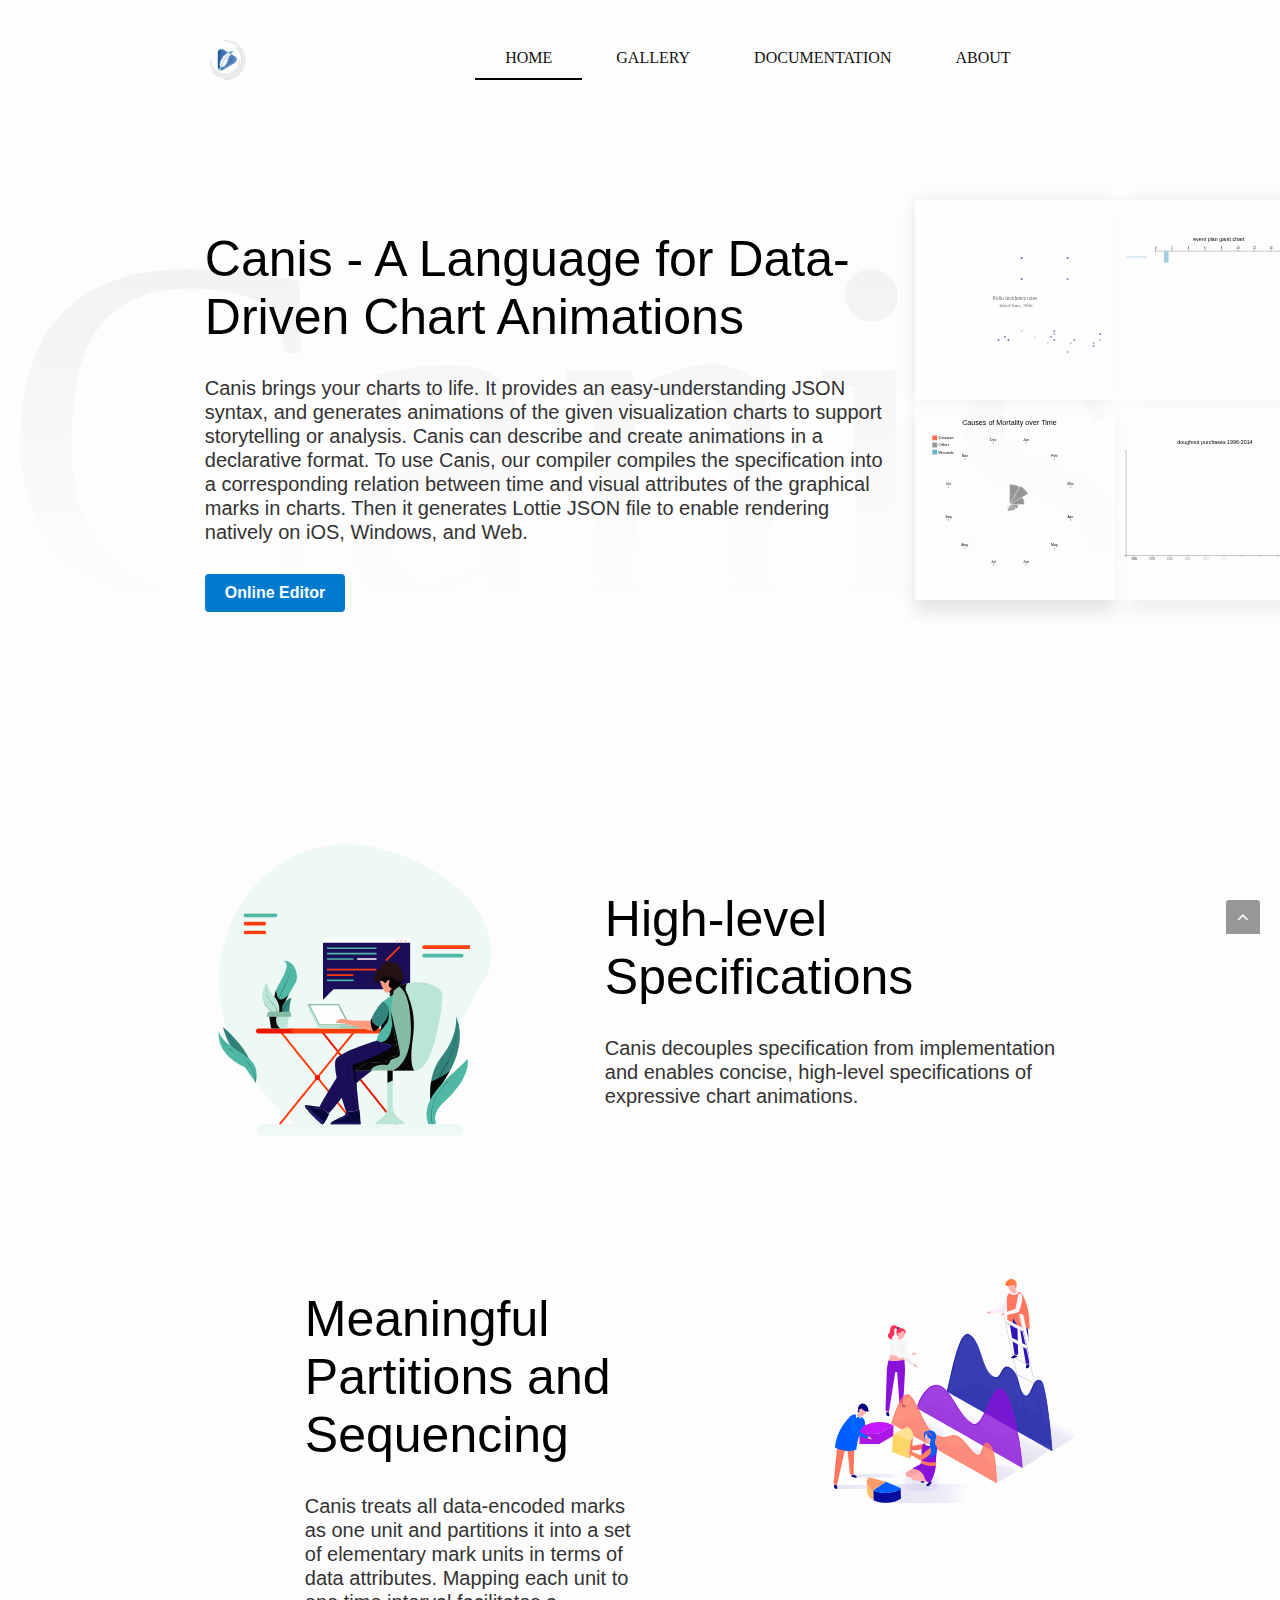
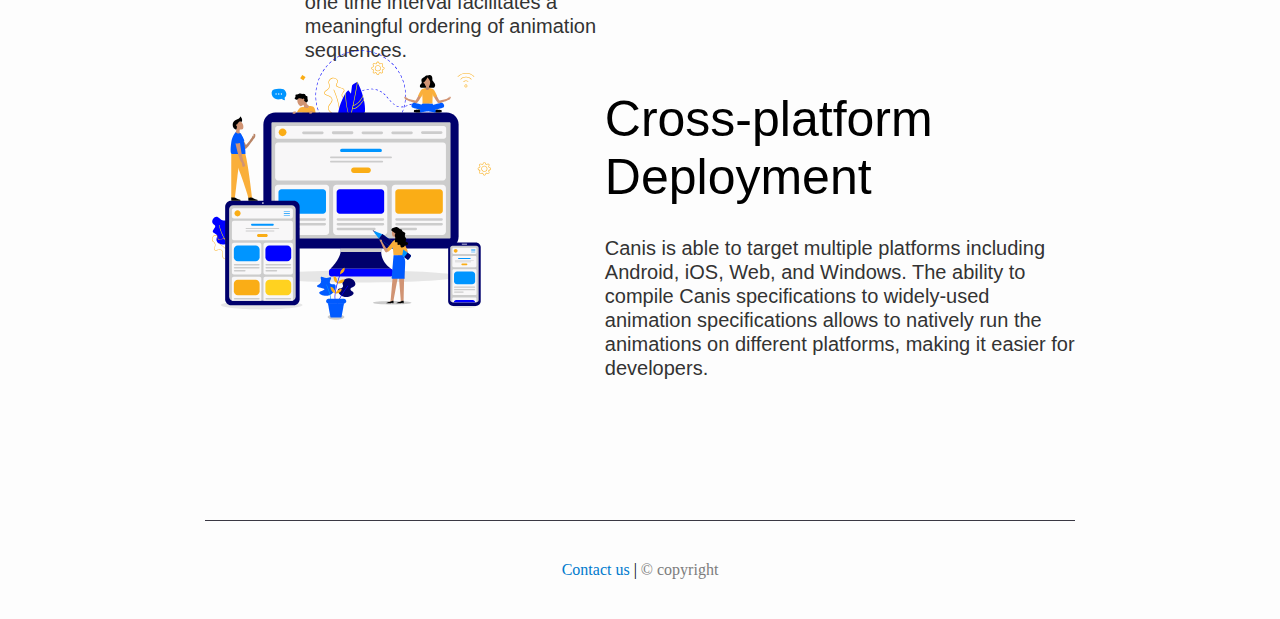
==== index.html @ 75d185ad "init" ====
<html>

<head>
    <title>Canis</title>
    <meta charset="utf-8">
    <link rel='icon' href='logo.ico' type='image/x-icon' />
    <link rel="stylesheet" type="text/css" href="style/main.css" />
    <link rel="stylesheet" type="text/css" href="style/page-style/index.css" />
    <script type='text/javascript' src='js/lottie.min.js'></script>
</head>

<body>
    <div id='backTop' class='back-top' onclick='toTop()'>
        <i></i>
    </div>
    <header>
        <img class='logo' src='./img/logo.png' />
        <div class='menu-container'>
            <ul class='menu'>
                <li class='active-item'><a href='#'>HOME</a></li>
                <li><a href='gallery.html'>GALLERY</a></li>
                <li><a href='tutorial.html'>DOCUMENTATION</a></li>
                <li><a href='about.html'>ABOUT</a></li>
            </ul>
        </div>
    </header>
    <div class='container'>
        <div class='teaser'>
            <div class='teaser-text-container'>
                <h2>Canis - A Language for Data-Driven Chart Animations</h2>
                <p>Canis brings your charts to life. It provides an easy-understanding JSON syntax, and
                    generates animations of the given visualization charts to support storytelling or
                    analysis. Canis can describe and create animations in a declarative format. To use Canis, our
                    compiler compiles the specification into a corresponding relation between time and visual attributes
                    of the graphical marks in charts. Then it generates Lottie JSON file to enable rendering natively on
                    iOS, Windows, and Web.</p>
                <button class='launchBtn'
                    onclick="window.location.href='https://canisjs.github.io/canis-editor/';">Online Editor</button>
            </div>
            <div class='teaser-lottie-container'>
                <div class='teaser-lottie'>
                    <div id='lottieRender1' class='block1 block'></div>
                    <div id='lottieRender2' class='block2 block'></div>
                    <div id='lottieRender3' class='block3 block'></div>
                    <div id='lottieRender4' class='block4 block'></div>
                    <div id='lottieRender7' class='block7 block'></div>
                    <div id='lottieRender6' class='block6 block'></div>
                </div>
            </div>
        </div>
        <div class='feature-container'>
            <div class='feature-illus' id='dr1'></div>
            <div class='feature-text'>
                <h2>High-level Specifications</h2>
                <p>Canis decouples specification from implementation and enables concise, high-level specifications
                    of expressive chart animations.</p>
            </div>
        </div>
        <div class='feature-container'>
            <div class='feature-text'>
                <h2>Meaningful Partitions and Sequencing</h2>
                <p>Canis treats all data-encoded marks as one unit
                    and partitions it into a set of elementary mark units in terms of
                    data attributes. Mapping each unit to one time interval facilitates a
                    meaningful ordering of animation sequences.</p>
            </div>
            <div class='feature-illus' style='width: 430px' id='dr2'></div>
        </div>
        <div class='feature-container'>
            <div class='feature-illus' id='dr3'></div>
            <div class='feature-text'>
                <h2>Cross-platform Deployment</h2>
                <p>Canis is able to target multiple platforms including Android,
                    iOS, Web, and Windows. The ability to compile Canis specifications
                    to widely-used animation specifications allows to natively run the animations on different
                    platforms,
                    making it easier for developers.</p>
            </div>
        </div>
    </div>
    <footer>
        <div class='footer-content'>
            <span><a href=''>Contact us</a></span> |
            <span>© copyright</span>
        </div>
    </footer>

    <script>
        lottie.loadAnimation({
            container: document.getElementById('lottieRender1'),
            renderer: 'svg',
            loop: true,
            autoplay: true,
            path: 'img/exmps/polio.json'
        });
        lottie.loadAnimation({
            container: document.getElementById('lottieRender2'),
            renderer: 'svg',
            loop: true,
            autoplay: true,
            path: 'img/exmps/gantt.json'
        });
        lottie.loadAnimation({
            container: document.getElementById('lottieRender3'),
            renderer: 'svg',
            loop: true,
            autoplay: true,
            path: 'img/exmps/gapminder.json'
        });
        lottie.loadAnimation({
            container: document.getElementById('lottieRender4'),
            renderer: 'svg',
            loop: true,
            autoplay: true,
            path: 'img/exmps/nightingale.json'
        });
        lottie.loadAnimation({
            container: document.getElementById('lottieRender6'),
            renderer: 'svg',
            loop: true,
            autoplay: true,
            path: 'img/exmps/os.json'
        });
        lottie.loadAnimation({
            container: document.getElementById('lottieRender7'),
            renderer: 'svg',
            loop: true,
            autoplay: true,
            path: 'img/exmps/purchases.json'
        });
        lottie.loadAnimation({
            container: document.getElementById('dr1'),
            renderer: 'svg',
            loop: true,
            autoplay: true,
            path: 'img/dr1.json'
        });
        lottie.loadAnimation({
            container: document.getElementById('dr2'),
            renderer: 'svg',
            loop: true,
            autoplay: true,
            path: 'img/dr2.json'
        });
        lottie.loadAnimation({
            container: document.getElementById('dr3'),
            renderer: 'svg',
            loop: true,
            autoplay: true,
            path: 'img/dr3.json'
        });
        window.onscroll = function () {
            if (document.body.scrollTop > 680 || document.documentElement.scrollTop > 680) {
                document.getElementById("backTop").style.bottom = '0px';
            } else {
                document.getElementById("backTop").style.bottom = '-34px';
            }
        };

        function toTop() {
            document.body.scrollTop = 0; // For Safari
            document.documentElement.scrollTop = 0; // For Chrome, Firefox, IE and Opera
        }
    </script>
</body>

</html>
---- style/main.css ----
@font-face {
    font-family: 'fontawesome';
    src: url('./fonts/fontawesome-webfont.woff');
}

::-webkit-scrollbar {
    width: 8px;
    margin-right: 2px
}

::-webkit-scrollbar:horizontal {
    height: 10px;
    margin-bottom: 2px
}

::-webkit-scrollbar-track {
    border-radius: 10px;
}

::-webkit-scrollbar-track-piece {
    background-color: #cdcdcd;
    border-radius: 10px;
}

::-webkit-scrollbar-thumb {
    width: 6px;
    border-radius: 5px;
    background: #8f8f8f;
    margin-right: 3px;
}

html, body {
    margin: 0;
    padding: 0;
    background: #fdfdfd;
}

header {
    height: 80px;
    display: flex;
    box-sizing: border-box;
    padding: 0 16%;
    width: 100%;
    position: fixed;
    top: 0px;
    left: 0px;
    z-index: 999;
    background: #fdfdfd;
}

p {
    /* color: #7c7c7c; */
    color: #333;
    font: 400 16px/1.5 "Lato", "Helvetica Neue", Helvetica, Arial, sans-serif;
    line-height: 24px;
    font-size: 20px;
}

h1, h2, h3 {
    /* color: #3a3843; */
    color: #000;
    font-family: 'Lato', 'Helvetica Neue', Helvetica, Arial, sans-serif;
    font-weight: 200;
    margin: 30px 0;
}

h1 {
    font-size: 56px;
}

h2 {
    font-size: 50px;
}

h3 {
    font-size: 40px;
}

.logo {
    width: 40px;
    height: 40px;
    margin-top: 40px;
}

.menu-container {
    flex: 1;
    height: 60px;
    margin-top: 20px;
}

.menu {
    list-style: none;
    width: 600px;
    float: right;
}

.menu li {
    display: inline-block;
    box-sizing: border-box;
    height: 44px;
    vertical-align: middle;
    line-height: 44px;
    padding: 0 30px;
}

.menu li:hover {
    cursor: pointer;
    border-bottom: 2px solid #007acd;
}

.menu li:hover a {
    color: #007acd;
}

.menu li a {
    display: block;
    font-family: 'Oswald';
    font-weight: 400;
    font-style: normal;
    text-transform: uppercase;
    text-decoration: none;
    outline: 0;
    color: #131313;
    transition: color 0.2s cubic-bezier(0.445, 0.05, 0.55, 0.95);
}

.active-item {
    border-bottom: 2px solid #000;
    transition: all 0.2s cubic-bezier(0.445, 0.05, 0.55, 0.95);
}

.active-item:hover {
    border-bottom: 2px solid #007acd;
}

.container {
    width: 100%;
    box-sizing: border-box;
    padding: 80px 0;
}

button {
    font-family: 'Lato', 'Helvetica Neue', Helvetica, Arial, sans-serif;
    font-size: 16px;
    font-weight: bold;
    padding: 10px 20px;
    background: #007acd;
    color: #fff;
    border: none;
    border-radius: 4px;
    margin-top: 10px;
    transition: all 0.2s cubic-bezier(0.445, 0.05, 0.55, 0.95);
}

button:hover {
    cursor: pointer;
    background: #249def;
    box-shadow: 0 1px 4px rgba(0, 0, 0, 0.4);
}

footer {
    width: 100%;
    height: 80px;
    box-sizing: border-box;
    padding: 0 16%;
    margin-top: 100px;
}

.footer-content {
    width: 100%;
    border-top: 1px solid #3a3843;
    padding: 40px;
    box-sizing: border-box;
    text-align: center;
}

.footer-content span {
    color: #7c7c7c;
}

.footer-content a {
    text-decoration: none;
    color: #007acd;
}

.back-top {
    width: 34px;
    height: 34px;
    position: fixed;
    right: 20px;
    bottom: -34px;
    background-color: #333;
    opacity: 0.5;
    text-align: center;
    cursor: pointer;
    z-index: 100;
    border-top-left-radius: 3px;
    border-top-right-radius: 3px;
    transition: all ease .3s;
    -webkit-transition: all ease .3s;
    -moz-transition: all ease .3s;
    -ms-transition: all ease .3s;
    -o-transition: all ease .3s;
}

.back-top:hover {
    opacity: 1;
}

.back-top i {
    display: block;
    width: 100%;
    height: 100%;
    font-size: 16px;
    line-height: 34px;
    color: #fff;
    font: normal normal normal 18px/1 fontawesome;
    text-rendering: auto;
    -webkit-font-smoothing: antialiased;
}

.back-top i::before {
    content: "\f106";
    line-height: 34px;
    box-sizing: border-box;
}
---- style/page-style/index.css ----
.teaser {
    background-image: url('../../img/teaserBackground.svg');
    background-attachment: fixed;
    width: 100%;
    height: 600px;
    margin-bottom: 160px;
}

.teaser-text-container {
    position: absolute;
    z-index: 200;
    width: 680px;
    padding: 120px 0;
    margin-left: 16%;
}

.teaser-lottie-container {
    width: 600px;
    height: 500px;
    padding: 120px 0;
    position: absolute;
    z-index: 200;
    margin-left: calc(16% + 710px);
}

.teaser-lottie {
    display: block;
    width: 100%;
    height: 430px;
}

.teaser-shadow {
    width: 100%;
    height: 50px;
    background: radial-gradient(rgba(0, 0, 0, 0.08), rgba(0, 0, 0, 0) 60%);
}

.block {
    width: 200px;
    height: 200px;
    float: left;
    box-shadow: 0 2px 16px rgba(0, 0, 0, 0.1);
}

.block1 {
    background: #fefefeff;
}

.block2 {
    background: #fefefecc;
    box-shadow: 12px 2px 16px rgba(0, 0, 0, 0.1);
}

.block3 {
    background: #fefefedd;
    box-shadow: 12px 2px 16px rgba(0, 0, 0, 0.05);
}

.block4 {
    background: #fefefe88;
    box-shadow: 0px 12px 16px rgba(0, 0, 0, 0.1);
}

.block5 {
    background: #fefefe99;
    box-shadow: inset -6px 6px 10px rgba(0, 0, 0, 0.05);
}

.block6 {
    background: #fefefecc;
    box-shadow: 0px 12px 16px rgba(0, 0, 0, 0.05);
}

.block7 {
    background: #fefefeaa;
    box-shadow: 12px 12px 16px rgba(0, 0, 0, 0.05);
}

.feature-container {
    width: 100%;
    height: 300px;
    box-sizing: border-box;
    padding: 0 16%;
    display: flex;
    margin-top: 100px;
}

.feature-illus {
    width: 300px;
    height: 300px;
}

.feature-text {
    flex: 1;
    box-sizing: border-box;
    padding: 20px 0 0 100px;
}
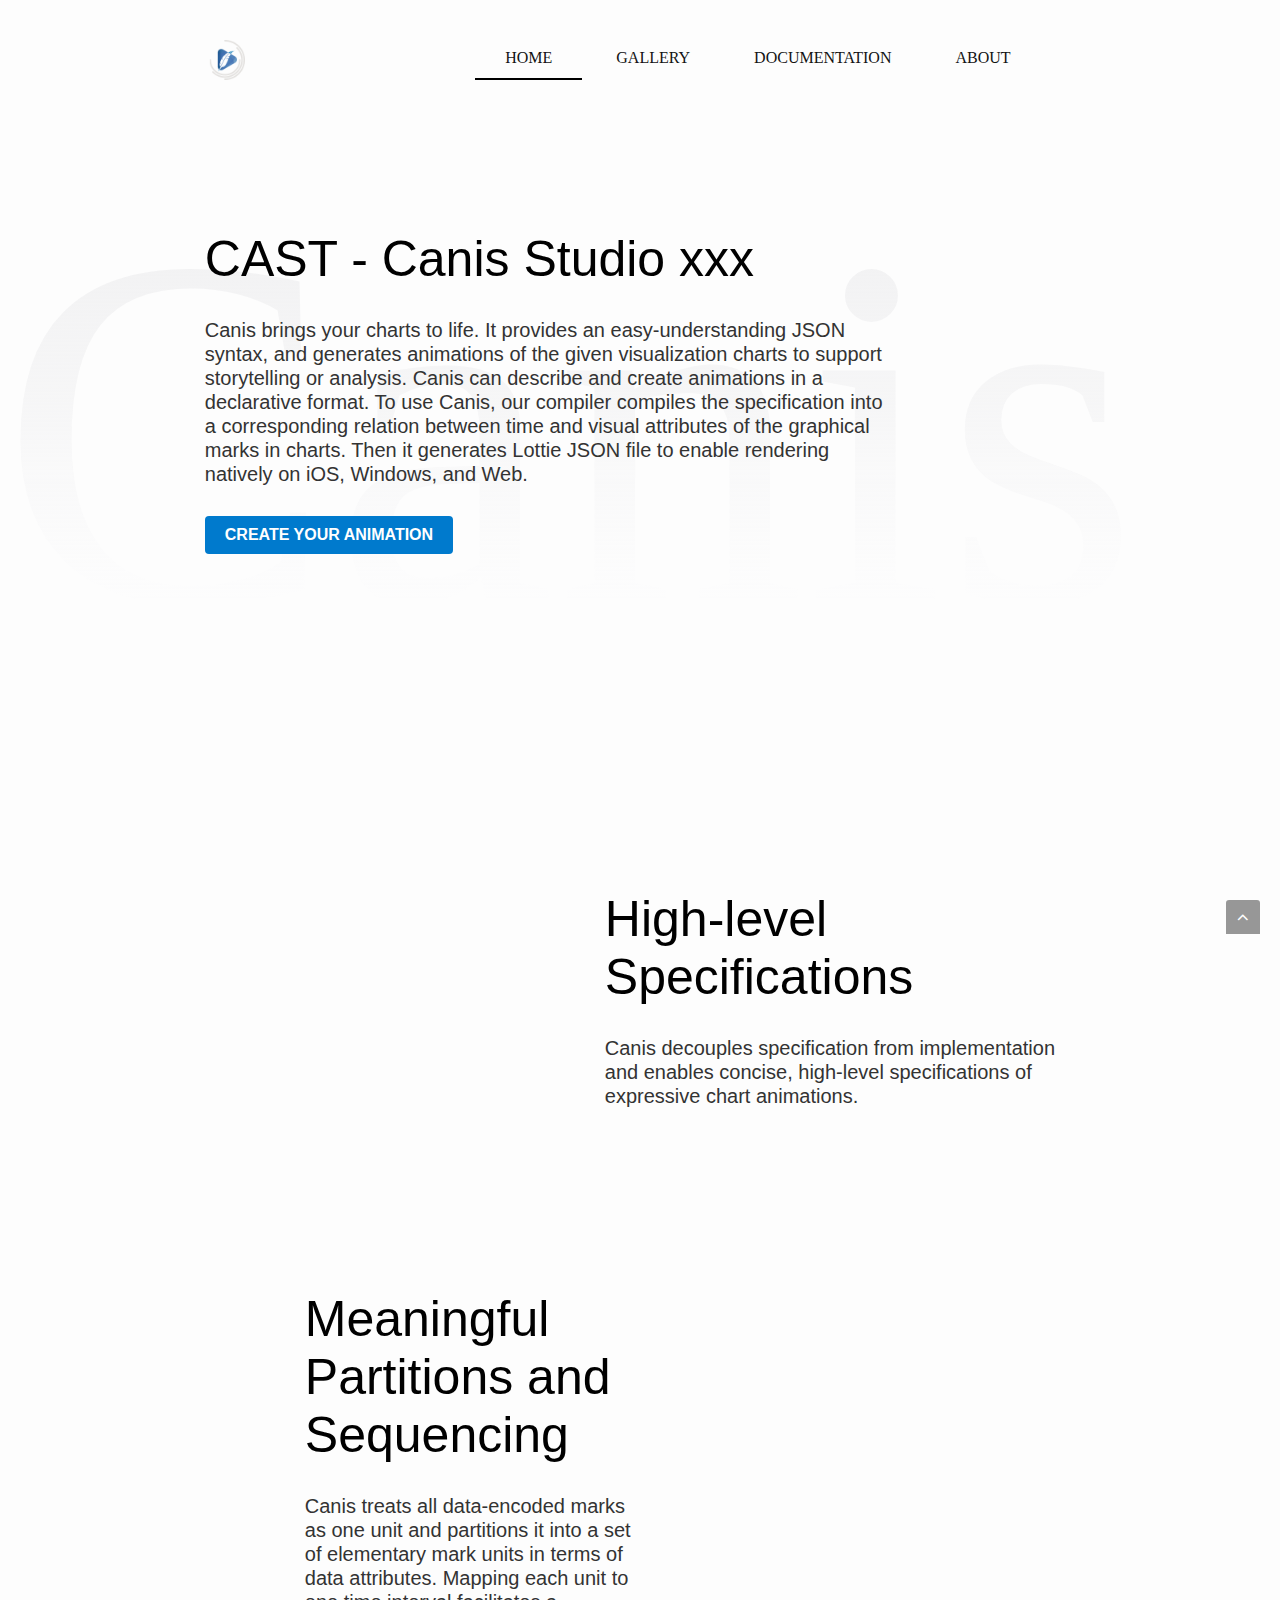
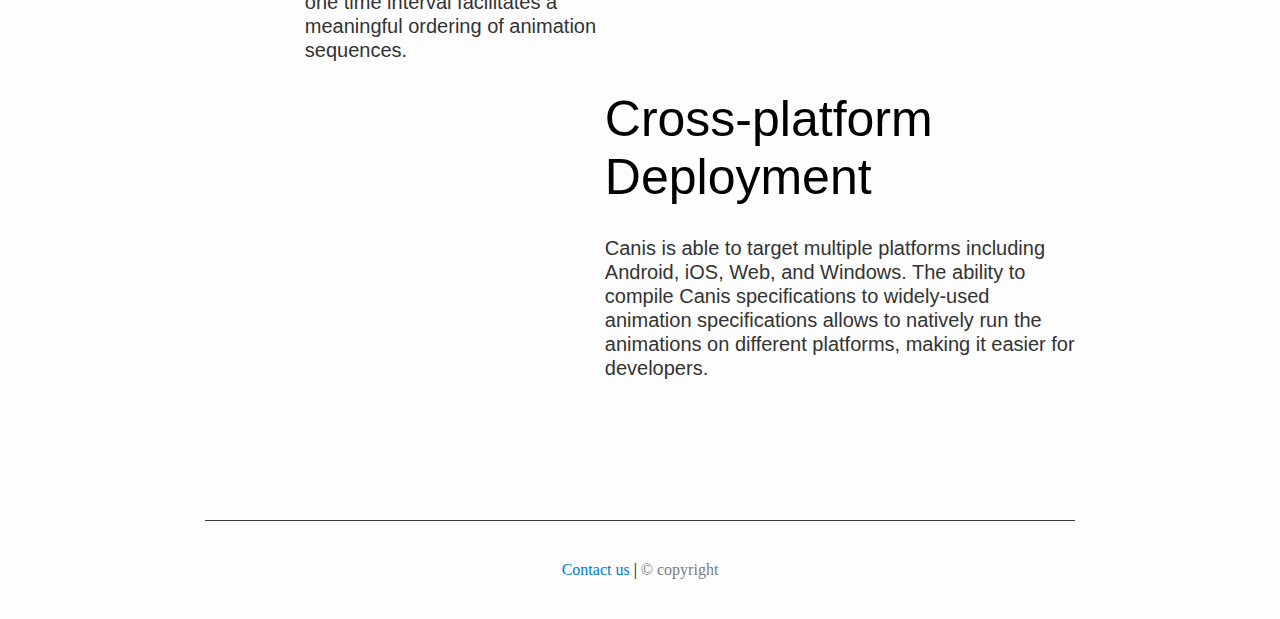
==== commit 4f9c9587: "Update index.html" ====
--- a/index.html
+++ b/index.html
@@ -6,7 +6,7 @@
     <link rel='icon' href='logo.ico' type='image/x-icon' />
     <link rel="stylesheet" type="text/css" href="style/main.css" />
     <link rel="stylesheet" type="text/css" href="style/page-style/index.css" />
-    <script type='text/javascript' src='js/lottie.min.js'></script>
+    <!-- <script type='text/javascript' src='js/lottie.min.js'></script> -->
 </head>
 
 <body>
@@ -27,7 +27,7 @@
     <div class='container'>
         <div class='teaser'>
             <div class='teaser-text-container'>
-                <h2>Canis - A Language for Data-Driven Chart Animations</h2>
+                <h2>CAST - Canis Studio xxx</h2>
                 <p>Canis brings your charts to life. It provides an easy-understanding JSON syntax, and
                     generates animations of the given visualization charts to support storytelling or
                     analysis. Canis can describe and create animations in a declarative format. To use Canis, our
@@ -35,17 +35,7 @@
                     of the graphical marks in charts. Then it generates Lottie JSON file to enable rendering natively on
                     iOS, Windows, and Web.</p>
                 <button class='launchBtn'
-                    onclick="window.location.href='https://canisjs.github.io/canis-editor/';">Online Editor</button>
-            </div>
-            <div class='teaser-lottie-container'>
-                <div class='teaser-lottie'>
-                    <div id='lottieRender1' class='block1 block'></div>
-                    <div id='lottieRender2' class='block2 block'></div>
-                    <div id='lottieRender3' class='block3 block'></div>
-                    <div id='lottieRender4' class='block4 block'></div>
-                    <div id='lottieRender7' class='block7 block'></div>
-                    <div id='lottieRender6' class='block6 block'></div>
-                </div>
+                    onclick="window.location.href='https://chartanimation.github.io/cast/system/';">CREATE YOUR ANIMATION</button>
             </div>
         </div>
         <div class='feature-container'>
@@ -86,69 +76,69 @@
     </footer>
 
     <script>
-        lottie.loadAnimation({
-            container: document.getElementById('lottieRender1'),
-            renderer: 'svg',
-            loop: true,
-            autoplay: true,
-            path: 'img/exmps/polio.json'
-        });
-        lottie.loadAnimation({
-            container: document.getElementById('lottieRender2'),
-            renderer: 'svg',
-            loop: true,
-            autoplay: true,
-            path: 'img/exmps/gantt.json'
-        });
-        lottie.loadAnimation({
-            container: document.getElementById('lottieRender3'),
-            renderer: 'svg',
-            loop: true,
-            autoplay: true,
-            path: 'img/exmps/gapminder.json'
-        });
-        lottie.loadAnimation({
-            container: document.getElementById('lottieRender4'),
-            renderer: 'svg',
-            loop: true,
-            autoplay: true,
-            path: 'img/exmps/nightingale.json'
-        });
-        lottie.loadAnimation({
-            container: document.getElementById('lottieRender6'),
-            renderer: 'svg',
-            loop: true,
-            autoplay: true,
-            path: 'img/exmps/os.json'
-        });
-        lottie.loadAnimation({
-            container: document.getElementById('lottieRender7'),
-            renderer: 'svg',
-            loop: true,
-            autoplay: true,
-            path: 'img/exmps/purchases.json'
-        });
-        lottie.loadAnimation({
-            container: document.getElementById('dr1'),
-            renderer: 'svg',
-            loop: true,
-            autoplay: true,
-            path: 'img/dr1.json'
-        });
-        lottie.loadAnimation({
-            container: document.getElementById('dr2'),
-            renderer: 'svg',
-            loop: true,
-            autoplay: true,
-            path: 'img/dr2.json'
-        });
-        lottie.loadAnimation({
-            container: document.getElementById('dr3'),
-            renderer: 'svg',
-            loop: true,
-            autoplay: true,
-            path: 'img/dr3.json'
-        });
+        // lottie.loadAnimation({
+        //     container: document.getElementById('lottieRender1'),
+        //     renderer: 'svg',
+        //     loop: true,
+        //     autoplay: true,
+        //     path: 'img/exmps/polio.json'
+        // });
+        // lottie.loadAnimation({
+        //     container: document.getElementById('lottieRender2'),
+        //     renderer: 'svg',
+        //     loop: true,
+        //     autoplay: true,
+        //     path: 'img/exmps/gantt.json'
+        // });
+        // lottie.loadAnimation({
+        //     container: document.getElementById('lottieRender3'),
+        //     renderer: 'svg',
+        //     loop: true,
+        //     autoplay: true,
+        //     path: 'img/exmps/gapminder.json'
+        // });
+        // lottie.loadAnimation({
+        //     container: document.getElementById('lottieRender4'),
+        //     renderer: 'svg',
+        //     loop: true,
+        //     autoplay: true,
+        //     path: 'img/exmps/nightingale.json'
+        // });
+        // lottie.loadAnimation({
+        //     container: document.getElementById('lottieRender6'),
+        //     renderer: 'svg',
+        //     loop: true,
+        //     autoplay: true,
+        //     path: 'img/exmps/os.json'
+        // });
+        // lottie.loadAnimation({
+        //     container: document.getElementById('lottieRender7'),
+        //     renderer: 'svg',
+        //     loop: true,
+        //     autoplay: true,
+        //     path: 'img/exmps/purchases.json'
+        // });
+        // lottie.loadAnimation({
+        //     container: document.getElementById('dr1'),
+        //     renderer: 'svg',
+        //     loop: true,
+        //     autoplay: true,
+        //     path: 'img/dr1.json'
+        // });
+        // lottie.loadAnimation({
+        //     container: document.getElementById('dr2'),
+        //     renderer: 'svg',
+        //     loop: true,
+        //     autoplay: true,
+        //     path: 'img/dr2.json'
+        // });
+        // lottie.loadAnimation({
+        //     container: document.getElementById('dr3'),
+        //     renderer: 'svg',
+        //     loop: true,
+        //     autoplay: true,
+        //     path: 'img/dr3.json'
+        // });
         window.onscroll = function () {
             if (document.body.scrollTop > 680 || document.documentElement.scrollTop > 680) {
                 document.getElementById("backTop").style.bottom = '0px';
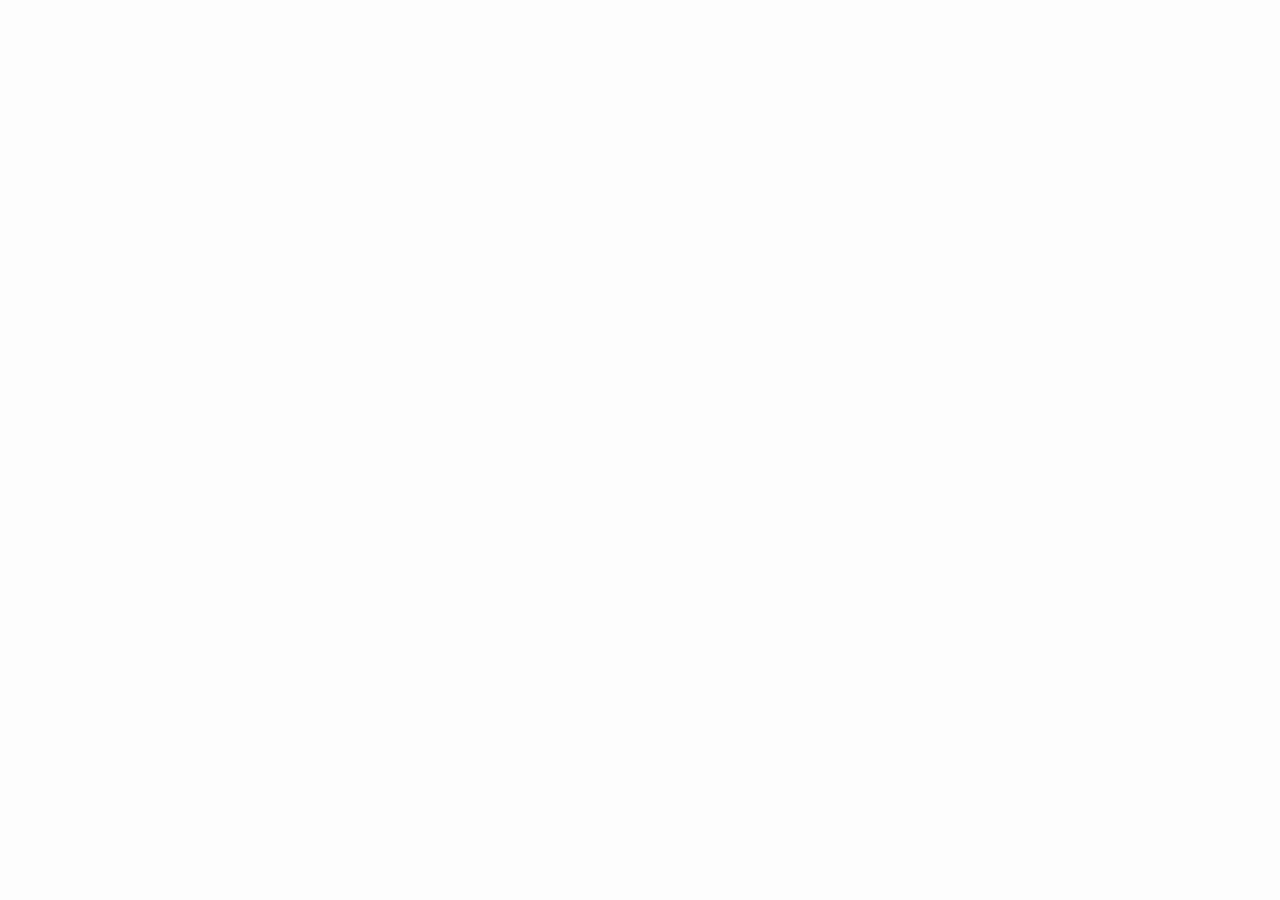
==== commit ad8d5167: "update" ====
--- a/index.html
+++ b/index.html
@@ -1,157 +1 @@
-<html>
-
-<head>
-    <title>Canis</title>
-    <meta charset="utf-8">
-    <link rel='icon' href='logo.ico' type='image/x-icon' />
-    <link rel="stylesheet" type="text/css" href="style/main.css" />
-    <link rel="stylesheet" type="text/css" href="style/page-style/index.css" />
-    <!-- <script type='text/javascript' src='js/lottie.min.js'></script> -->
-</head>
-
-<body>
-    <div id='backTop' class='back-top' onclick='toTop()'>
-        <i></i>
-    </div>
-    <header>
-        <img class='logo' src='./img/logo.png' />
-        <div class='menu-container'>
-            <ul class='menu'>
-                <li class='active-item'><a href='#'>HOME</a></li>
-                <li><a href='gallery.html'>GALLERY</a></li>
-                <li><a href='tutorial.html'>DOCUMENTATION</a></li>
-                <li><a href='about.html'>ABOUT</a></li>
-            </ul>
-        </div>
-    </header>
-    <div class='container'>
-        <div class='teaser'>
-            <div class='teaser-text-container'>
-                <h2>CAST - Canis Studio xxx</h2>
-                <p>Canis brings your charts to life. It provides an easy-understanding JSON syntax, and
-                    generates animations of the given visualization charts to support storytelling or
-                    analysis. Canis can describe and create animations in a declarative format. To use Canis, our
-                    compiler compiles the specification into a corresponding relation between time and visual attributes
-                    of the graphical marks in charts. Then it generates Lottie JSON file to enable rendering natively on
-                    iOS, Windows, and Web.</p>
-                <button class='launchBtn'
-                    onclick="window.location.href='https://chartanimation.github.io/cast/system/';">CREATE YOUR ANIMATION</button>
-            </div>
-        </div>
-        <div class='feature-container'>
-            <div class='feature-illus' id='dr1'></div>
-            <div class='feature-text'>
-                <h2>High-level Specifications</h2>
-                <p>Canis decouples specification from implementation and enables concise, high-level specifications
-                    of expressive chart animations.</p>
-            </div>
-        </div>
-        <div class='feature-container'>
-            <div class='feature-text'>
-                <h2>Meaningful Partitions and Sequencing</h2>
-                <p>Canis treats all data-encoded marks as one unit
-                    and partitions it into a set of elementary mark units in terms of
-                    data attributes. Mapping each unit to one time interval facilitates a
-                    meaningful ordering of animation sequences.</p>
-            </div>
-            <div class='feature-illus' style='width: 430px' id='dr2'></div>
-        </div>
-        <div class='feature-container'>
-            <div class='feature-illus' id='dr3'></div>
-            <div class='feature-text'>
-                <h2>Cross-platform Deployment</h2>
-                <p>Canis is able to target multiple platforms including Android,
-                    iOS, Web, and Windows. The ability to compile Canis specifications
-                    to widely-used animation specifications allows to natively run the animations on different
-                    platforms,
-                    making it easier for developers.</p>
-            </div>
-        </div>
-    </div>
-    <footer>
-        <div class='footer-content'>
-            <span><a href=''>Contact us</a></span> |
-            <span>© copyright</span>
-        </div>
-    </footer>
-
-    <script>
-        // lottie.loadAnimation({
-        //     container: document.getElementById('lottieRender1'),
-        //     renderer: 'svg',
-        //     loop: true,
-        //     autoplay: true,
-        //     path: 'img/exmps/polio.json'
-        // });
-        // lottie.loadAnimation({
-        //     container: document.getElementById('lottieRender2'),
-        //     renderer: 'svg',
-        //     loop: true,
-        //     autoplay: true,
-        //     path: 'img/exmps/gantt.json'
-        // });
-        // lottie.loadAnimation({
-        //     container: document.getElementById('lottieRender3'),
-        //     renderer: 'svg',
-        //     loop: true,
-        //     autoplay: true,
-        //     path: 'img/exmps/gapminder.json'
-        // });
-        // lottie.loadAnimation({
-        //     container: document.getElementById('lottieRender4'),
-        //     renderer: 'svg',
-        //     loop: true,
-        //     autoplay: true,
-        //     path: 'img/exmps/nightingale.json'
-        // });
-        // lottie.loadAnimation({
-        //     container: document.getElementById('lottieRender6'),
-        //     renderer: 'svg',
-        //     loop: true,
-        //     autoplay: true,
-        //     path: 'img/exmps/os.json'
-        // });
-        // lottie.loadAnimation({
-        //     container: document.getElementById('lottieRender7'),
-        //     renderer: 'svg',
-        //     loop: true,
-        //     autoplay: true,
-        //     path: 'img/exmps/purchases.json'
-        // });
-        // lottie.loadAnimation({
-        //     container: document.getElementById('dr1'),
-        //     renderer: 'svg',
-        //     loop: true,
-        //     autoplay: true,
-        //     path: 'img/dr1.json'
-        // });
-        // lottie.loadAnimation({
-        //     container: document.getElementById('dr2'),
-        //     renderer: 'svg',
-        //     loop: true,
-        //     autoplay: true,
-        //     path: 'img/dr2.json'
-        // });
-        // lottie.loadAnimation({
-        //     container: document.getElementById('dr3'),
-        //     renderer: 'svg',
-        //     loop: true,
-        //     autoplay: true,
-        //     path: 'img/dr3.json'
-        // });
-        window.onscroll = function () {
-            if (document.body.scrollTop > 680 || document.documentElement.scrollTop > 680) {
-                document.getElementById("backTop").style.bottom = '0px';
-            } else {
-                document.getElementById("backTop").style.bottom = '-34px';
-            }
-        };
-
-        function toTop() {
-            document.body.scrollTop = 0; // For Safari
-            document.documentElement.scrollTop = 0; // For Chrome, Firefox, IE and Opera
-        }
-    </script>
-</body>
-
-</html>+<!doctype html><html lang="en"><head><meta charset="utf-8"/><link rel="icon" href="./logo.ico"/><meta name="viewport" content="width=device-width,initial-scale=1"/><meta name="theme-color" content="#000000"/><meta name="description" content="CAST - Canis Studio"/><link rel="apple-touch-icon" href="./logo192.png"/><link rel="manifest" href="./manifest.json"/><title>CAST - Canis Studio</title><link href="./static/css/main.c5c0b069.chunk.css" rel="stylesheet"></head><body><noscript>You need to enable JavaScript to run this app.</noscript><div id="root"></div><script>!function(e){function t(t){for(var n,a,i=t[0],l=t[1],c=t[2],p=0,s=[];p<i.length;p++)a=i[p],Object.prototype.hasOwnProperty.call(o,a)&&o[a]&&s.push(o[a][0]),o[a]=0;for(n in l)Object.prototype.hasOwnProperty.call(l,n)&&(e[n]=l[n]);for(f&&f(t);s.length;)s.shift()();return u.push.apply(u,c||[]),r()}function r(){for(var e,t=0;t<u.length;t++){for(var r=u[t],n=!0,i=1;i<r.length;i++){var l=r[i];0!==o[l]&&(n=!1)}n&&(u.splice(t--,1),e=a(a.s=r[0]))}return e}var n={},o={1:0},u=[];function a(t){if(n[t])return n[t].exports;var r=n[t]={i:t,l:!1,exports:{}};return e[t].call(r.exports,r,r.exports,a),r.l=!0,r.exports}a.m=e,a.c=n,a.d=function(e,t,r){a.o(e,t)||Object.defineProperty(e,t,{enumerable:!0,get:r})},a.r=function(e){"undefined"!=typeof Symbol&&Symbol.toStringTag&&Object.defineProperty(e,Symbol.toStringTag,{value:"Module"}),Object.defineProperty(e,"__esModule",{value:!0})},a.t=function(e,t){if(1&t&&(e=a(e)),8&t)return e;if(4&t&&"object"==typeof e&&e&&e.__esModule)return e;var r=Object.create(null);if(a.r(r),Object.defineProperty(r,"default",{enumerable:!0,value:e}),2&t&&"string"!=typeof e)for(var n in e)a.d(r,n,function(t){return e[t]}.bind(null,n));return r},a.n=function(e){var t=e&&e.__esModule?function(){return e.default}:function(){return e};return a.d(t,"a",t),t},a.o=function(e,t){return Object.prototype.hasOwnProperty.call(e,t)},a.p="./";var i=this.webpackJsonpcast_website_react=this.webpackJsonpcast_website_react||[],l=i.push.bind(i);i.push=t,i=i.slice();for(var c=0;c<i.length;c++)t(i[c]);var f=l;r()}([])</script><script src="./static/js/2.1bce1eec.chunk.js"></script><script src="./static/js/main.64a20f72.chunk.js"></script></body></html>--- a/static/css/main.c5c0b069.chunk.css
+++ b/static/css/main.c5c0b069.chunk.css
@@ -0,0 +1,2 @@
+@font-face{font-family:"fontawesome";src:url(../../static/media/fontawesome-webfont.3293616e.woff)}@font-face{font-family:"freightsans";src:url(../../static/media/freightsans.3672aabb.woff)}@font-face{font-family:"freightsanslight";src:url(../../static/media/freightsanslight.6336cb67.woff)}::-webkit-scrollbar{width:8px;margin-right:2px}::-webkit-scrollbar:horizontal{height:10px;margin-bottom:2px}::-webkit-scrollbar-track{border-radius:10px}::-webkit-scrollbar-track-piece{background-color:#cdcdcd;border-radius:10px}::-webkit-scrollbar-thumb{width:6px;border-radius:5px;background:#8f8f8f;margin-right:3px}body,html{margin:0;padding:0;background:#fdfdfd}body{overflow-y:scroll}header{height:80px;display:flex;box-sizing:border-box;padding:0 16%;width:100%;position:fixed;top:0;left:0;z-index:999;background:#fdfdfd;border-bottom:1px solid #999}p{color:#333;font:400 16px/1.5 "freightsanslight","Lato","Helvetica Neue",Helvetica,Arial,sans-serif;line-height:28px;font-size:20px}h1,h2,h3,h4,h5{color:#000;font-family:"freightsanslight","Lato","Helvetica Neue",Helvetica,Arial,sans-serif;letter-spacing:3px;font-weight:200;margin:30px 0}h1{font-size:56px}h2{font-size:50px}h3{font-size:40px}h4{font-size:28px}h5{font-size:24px}.container{width:100%;box-sizing:border-box;padding:80px 0;overflow:hidden;min-height:calc(100vh - 202px)}.logo{width:50px;height:50px;margin-top:20px}.menu-container{flex:1 1;height:80px;margin-top:0}.menu-container .menu{list-style:none;width:650px;float:right}.menu-container .menu li{display:inline-block;box-sizing:border-box;height:64px;vertical-align:middle;line-height:64px;margin-left:6px;padding:0 30px}.menu-container .menu li:first-child{margin-left:0}.menu-container .menu li:hover{cursor:pointer;border-bottom:3px solid #007acd}.menu-container .menu li:hover a{color:#007acd}.menu-container .menu li a{display:block;font-family:"freightsans";letter-spacing:3px;font-weight:400;font-style:normal;text-transform:uppercase;text-decoration:none;outline:0;color:#131313;-webkit-transition:color .2s cubic-bezier(.445,.05,.55,.95);transition:color .2s cubic-bezier(.445,.05,.55,.95)}.menu-container .menu .active-item{border-bottom:3px solid #000;-webkit-transition:all .2s cubic-bezier(.445,.05,.55,.95);transition:all .2s cubic-bezier(.445,.05,.55,.95)}.menu-container .menu .active-item:hover{border-bottom:2px solid #007acd}.menu-container .launchBtn{float:right;margin-top:30px;font-family:"Lato","Helvetica Neue",Helvetica,Arial,sans-serif;font-size:16px;font-weight:700;padding:10px 20px;background:#007acd;color:#fff;border:none;border-radius:3px;-webkit-transition:all .2s cubic-bezier(.445,.05,.55,.95);transition:all .2s cubic-bezier(.445,.05,.55,.95)}.menu-container .launchBtn:hover{cursor:pointer;background:#249def;box-shadow:0 1px 3px rgba(0,0,0,.4)}.teaser{background-image:url(../../static/media/banner.52e05f49.svg);background-size:auto 700px;background-position:50% 0;background-attachment:fixed;background-repeat:no-repeat;width:100%;height:620px;margin-bottom:30px}.teaser .teaser-text-container{position:absolute;z-index:200;width:38%;padding:120px 0;margin-left:16%;text-align:justify}.teaser .teaser-text-container .launchBtn{font-family:"Lato","Helvetica Neue",Helvetica,Arial,sans-serif;font-size:16px;font-weight:700;padding:10px 20px;background:#007acd;color:#fff;border:none;border-radius:4px;margin-top:10px;-webkit-transition:all .2s cubic-bezier(.445,.05,.55,.95);transition:all .2s cubic-bezier(.445,.05,.55,.95)}.teaser .teaser-text-container .launchBtn:hover{cursor:pointer;background:#249def;box-shadow:0 1px 4px rgba(0,0,0,.4)}.feature-container{width:100%;box-sizing:border-box;padding:0 16%;margin-top:70px}.feature-container h4{width:100%;text-align:center;margin:0}.feature-container .split{float:left;width:120px;height:1px;border-top:1px solid #aaa;margin-left:calc(50% - 60px)}.feature-container .feature-inner-container-row{width:100%;display:flex}.feature-container .feature-inner-container-col{width:100%;display:flex;flex-direction:column}.feature-container .feature-inner-container-col .sub-feature-inner-container,.feature-container .feature-inner-container-row .sub-feature-inner-container{flex:1 1;padding:30px;box-sizing:border-box;display:flex;flex-direction:column}.feature-container .feature-inner-container-col .sub-feature-inner-container p,.feature-container .feature-inner-container-row .sub-feature-inner-container p{text-align:center}.feature-container .feature-inner-container-col .sub-feature-inner-container h5,.feature-container .feature-inner-container-row .sub-feature-inner-container h5{text-transform:uppercase;text-align:center;margin:6px 0}.feature-container .feature-inner-container-col .sub-feature-inner-container .img-div,.feature-container .feature-inner-container-row .sub-feature-inner-container .img-div{width:220px;height:220px;border-radius:50%;margin:20px auto;background-size:100%}.feature-container .feature-inner-container-col .sub-feature-inner-container .split,.feature-container .feature-inner-container-row .sub-feature-inner-container .split{margin:0;width:100%}.feature-container .feature-inner-container-col .feature-illus,.feature-container .feature-inner-container-row .feature-illus{margin:0 auto;height:200px}.feature-container .feature-inner-container-col .feature-illus img,.feature-container .feature-inner-container-col .feature-illus video,.feature-container .feature-inner-container-row .feature-illus img,.feature-container .feature-inner-container-row .feature-illus video{height:100%}.feature-container .feature-inner-container-col .feature-text,.feature-container .feature-inner-container-row .feature-text{flex:1 1;box-sizing:border-box;padding:0;text-align:center}footer{height:80px;padding:0 16%;margin-top:100px}footer,footer .footer-content{width:100%;box-sizing:border-box}footer .footer-content{border-top:1px solid #3a3843;padding:40px;text-align:center}footer .footer-content span{color:#7c7c7c}footer .footer-content a{text-decoration:none;color:#007acd}.gallery-list{width:100%;padding:0 16%;box-sizing:border-box;margin-top:100px;overflow:hidden}.rect-ani-card{float:left;margin:10px;width:210px;height:200px;border:1px solid #dedede;border-radius:4px;-webkit-transition:box-shadow .2s cubic-bezier(.445,.05,.55,.95);transition:box-shadow .2s cubic-bezier(.445,.05,.55,.95);cursor:pointer;box-shadow:0 0 5px rgba(0,0,0,.2)}.rect-ani-card:hover{box-shadow:0 5px 5px rgba(0,0,0,.3)}.rect-ani-card .card-img{display:flex;width:100%;height:140px;background-position:0 0;background-size:cover;background-repeat:no-repeat;-webkit-transition:background-position .5s cubic-bezier(.445,.05,.55,.95);transition:background-position .5s cubic-bezier(.445,.05,.55,.95)}.rect-ani-card .card-img *{opacity:0;-webkit-transition:opacity .5s cubic-bezier(.445,.05,.55,.95);transition:opacity .5s cubic-bezier(.445,.05,.55,.95)}.rect-ani-card .card-img:hover{background-position:100% 100%;background-image:none}.rect-ani-card .card-img:hover *{opacity:1}.rect-ani-card .card-text{padding:10px;box-sizing:border-box;text-align:center}.rect-ani-card .card-text span{font-size:10pt;color:#000}.rect-ani-card .mushroom{background-image:url(../../static/media/mushroom.a30bd74d.png)}.tutorial-wrapper{display:flex;flex-direction:column;flex-flow:initial;max-width:1200px;margin:0 auto;padding:0 20px}.content-wrapper{margin-left:210px;padding-bottom:3em;flex:1 1 auto}.content-wrapper h1,.content-wrapper h2,.content-wrapper h3,.content-wrapper h4{margin:.7em 0 .3em;text-transform:capitalize}.content-wrapper h1{vertical-align:middle;color:#000;display:inline-block;font-weight:300;font-size:2.5em;margin:.7em 0 .3em}.content-wrapper h2{font-size:1.75em;font-weight:500;border-bottom:1px solid #ccc;color:#000;margin-top:1.5em;padding-bottom:1px}.content-wrapper h3{font-size:1.5em!important;color:#000;margin-top:1.5em}.content-wrapper p{color:#373a3c;display:block;text-align:justify}.content-wrapper li p{margin:.2em 0}.content-wrapper code{margin:0 2px;padding:0 4px;background:#f6f6f6;border:1px solid #ddd;font-family:monospace;font-size:.8em}.content-wrapper pre{line-height:1em;background:#f9f9f9;border:1px solid #eee;padding:0 10px;display:block;font-family:monospace;white-space:pre;margin:1em 0;flex:1 1;text-align:left}.content-wrapper pre code{margin:0;padding:0;line-height:1.2em;white-space:pre-wrap;border:none;background:transparent;font-family:monospace}.content-wrapper em{font-weight:700}.content-wrapper table{width:100%;padding:0;border-collapse:collapse;display:table;border-spacing:2px;border-color:grey}.content-wrapper table tr{border-top:1px solid #ccc;background-color:#fff;margin:0;padding:0}.content-wrapper table tr th{font-weight:700}.content-wrapper table tr td,.content-wrapper table tr th{border:1px solid #ccc;text-align:left;margin:0;padding:6px 13px}.content-wrapper table tr td:first-child,.content-wrapper table tr th:first-child{margin-top:0}.content-wrapper table tr::nth-child(2n){background-color:#f8f8f8}.content-wrapper a{cursor:pointer;text-decoration:none;color:#000}.content-wrapper p a,.content-wrapper table tr td a{cursor:pointer;color:#4682b4}.content-wrapper p a:hover,.content-wrapper table tr td a:hover{text-decoration:underline}.sidebar-wrapper{position:fixed;display:block;width:200px;flex:0 0 auto;margin-top:1.7em;padding-right:.2em}.sidebar-wrapper .sidebar-nav{display:block;padding:0;margin:0;list-style-type:disc}.sidebar-wrapper .sidebar-nav .nav-item{display:block;text-align:-webkit-match-parent}.sidebar-wrapper .sidebar-nav .nav-item a{cursor:pointer;display:block;padding:.5em 0;color:#666;text-decoration:none;text-transform:capitalize}.sidebar-wrapper .sidebar-nav .nav-item a:hover{color:#4682b4}.sidebar-wrapper .sidebar-nav .sub-nav{padding-left:0;list-style-type:circle;-webkit-margin-before:0;margin-block-start:0;-webkit-margin-after:0;margin-block-end:0;display:block}.sidebar-wrapper .sidebar-nav .sub-nav .nav-item{padding-left:1em;padding-top:.25em;border-left:2px solid #eee;line-height:24px!important}.fig-cap-container{display:flex;align-items:stretch;margin-top:1em;margin-bottom:1em;flex-flow:row wrap;width:100%;overflow:auto}.fig-cap-container .figure{margin:1em 10px 1em 0;text-align:justify;background-color:#fff}.fig-cap-container .figure img{max-width:786px;height:160px}.fig-cap-container .cap-code{flex:1.618 1;margin:0;min-width:350px}.fig-cap-container .cap-text{box-sizing:border-box;padding:10px;flex:1.618 1;margin:0 0 0 10px;text-align:justify;min-width:350px;background:#f8f8f8}.single-col-img-container{margin-top:1em;margin-bottom:1em;text-align:center;width:100%}.single-col-img-container img{width:100%}.people-wrapper{width:100%;box-sizing:border-box;padding:0 16%;margin-top:40px}.people-wrapper .people-list{width:100%;display:flex}.card-item{width:170px;height:200px;box-sizing:border-box;margin:4px;display:inline-grid}.card-item h4{font-size:24px;letter-spacing:0}.card-item h4,.card-item p{text-align:center;margin:0}.card-item .card-img{display:block;width:120px;height:120px;border-radius:50%;margin:4px auto;box-shadow:inset -1px 2px 3px rgba(0,0,0,.1)}.card-item .tge{background-image:url(../../static/media/tge.2d65a6e1.jpg);background-size:100% auto}.card-item .bl{background-image:url(../../static/media/bl.097a6321.png);background-size:100% auto}.card-item .yhw{background-image:url(../../static/media/yhw.07ad4300.jpg);background-size:100% auto}.card-item .bqc{background-image:url(../../static/media/bqc.03d659ca.jpg);background-size:100% auto}
+/*# sourceMappingURL=main.c5c0b069.chunk.css.map */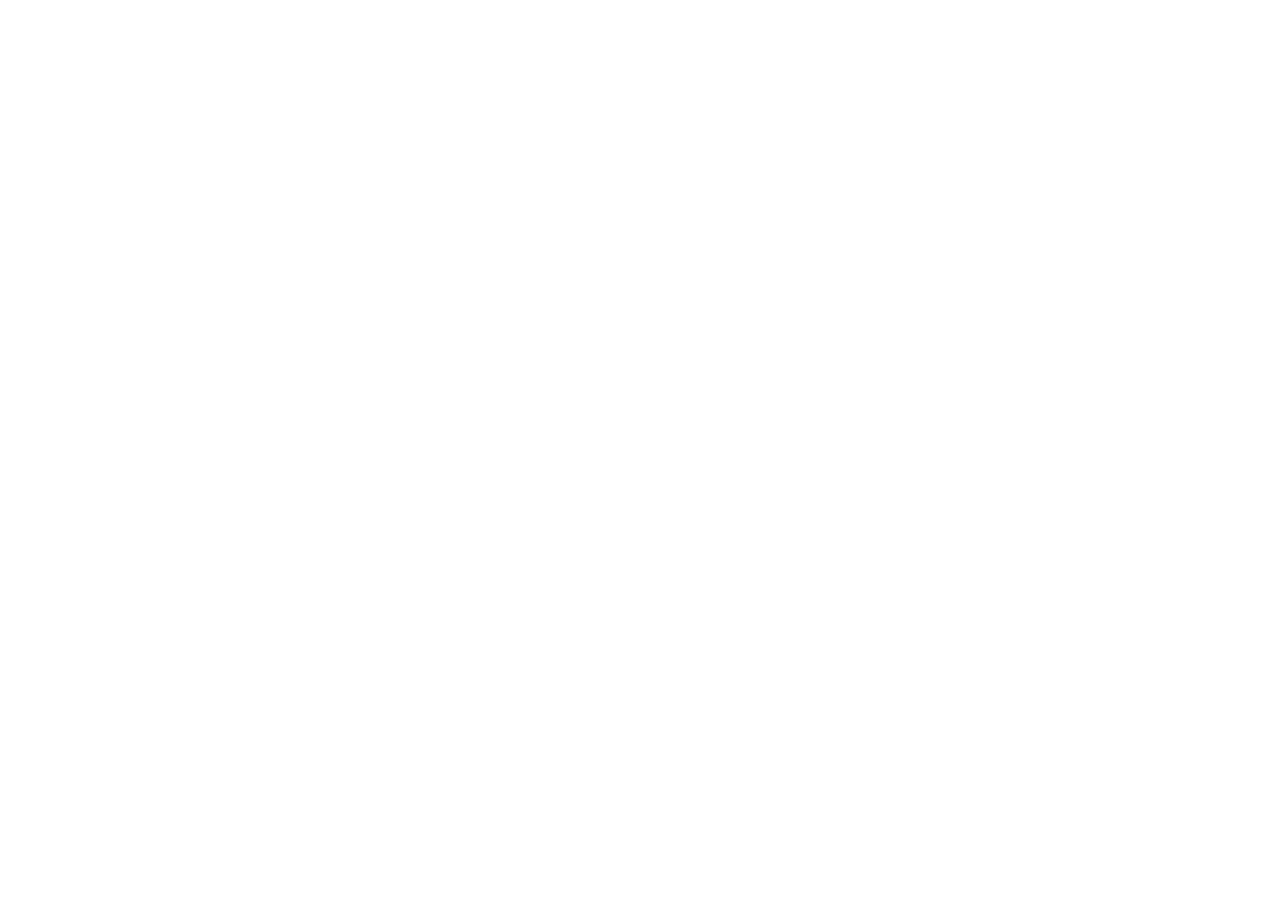
==== commit 9174d975: "update" ====
--- a/index.html
+++ b/index.html
@@ -1 +1 @@
-<!doctype html><html lang="en"><head><meta charset="utf-8"/><link rel="icon" href="./logo.ico"/><meta name="viewport" content="width=device-width,initial-scale=1"/><meta name="theme-color" content="#000000"/><meta name="description" content="CAST - Canis Studio"/><link rel="apple-touch-icon" href="./logo192.png"/><link rel="manifest" href="./manifest.json"/><title>CAST - Canis Studio</title><link href="./static/css/main.c5c0b069.chunk.css" rel="stylesheet"></head><body><noscript>You need to enable JavaScript to run this app.</noscript><div id="root"></div><script>!function(e){function t(t){for(var n,a,i=t[0],l=t[1],c=t[2],p=0,s=[];p<i.length;p++)a=i[p],Object.prototype.hasOwnProperty.call(o,a)&&o[a]&&s.push(o[a][0]),o[a]=0;for(n in l)Object.prototype.hasOwnProperty.call(l,n)&&(e[n]=l[n]);for(f&&f(t);s.length;)s.shift()();return u.push.apply(u,c||[]),r()}function r(){for(var e,t=0;t<u.length;t++){for(var r=u[t],n=!0,i=1;i<r.length;i++){var l=r[i];0!==o[l]&&(n=!1)}n&&(u.splice(t--,1),e=a(a.s=r[0]))}return e}var n={},o={1:0},u=[];function a(t){if(n[t])return n[t].exports;var r=n[t]={i:t,l:!1,exports:{}};return e[t].call(r.exports,r,r.exports,a),r.l=!0,r.exports}a.m=e,a.c=n,a.d=function(e,t,r){a.o(e,t)||Object.defineProperty(e,t,{enumerable:!0,get:r})},a.r=function(e){"undefined"!=typeof Symbol&&Symbol.toStringTag&&Object.defineProperty(e,Symbol.toStringTag,{value:"Module"}),Object.defineProperty(e,"__esModule",{value:!0})},a.t=function(e,t){if(1&t&&(e=a(e)),8&t)return e;if(4&t&&"object"==typeof e&&e&&e.__esModule)return e;var r=Object.create(null);if(a.r(r),Object.defineProperty(r,"default",{enumerable:!0,value:e}),2&t&&"string"!=typeof e)for(var n in e)a.d(r,n,function(t){return e[t]}.bind(null,n));return r},a.n=function(e){var t=e&&e.__esModule?function(){return e.default}:function(){return e};return a.d(t,"a",t),t},a.o=function(e,t){return Object.prototype.hasOwnProperty.call(e,t)},a.p="./";var i=this.webpackJsonpcast_website_react=this.webpackJsonpcast_website_react||[],l=i.push.bind(i);i.push=t,i=i.slice();for(var c=0;c<i.length;c++)t(i[c]);var f=l;r()}([])</script><script src="./static/js/2.1bce1eec.chunk.js"></script><script src="./static/js/main.64a20f72.chunk.js"></script></body></html>+<!doctype html><html lang="en"><head><meta charset="utf-8"/><link rel="icon" href="./logo.ico"/><meta name="viewport" content="width=device-width,initial-scale=1"/><meta name="theme-color" content="#000000"/><meta name="description" content="CAST - Canis Studio"/><link rel="apple-touch-icon" href="./logo192.png"/><link rel="manifest" href="./manifest.json"/><title>CAST - Canis Studio</title><link href="./static/css/main.8f21c542.chunk.css" rel="stylesheet"></head><body><noscript>You need to enable JavaScript to run this app.</noscript><div id="root"></div><script>!function(e){function t(t){for(var n,a,i=t[0],l=t[1],c=t[2],p=0,s=[];p<i.length;p++)a=i[p],Object.prototype.hasOwnProperty.call(o,a)&&o[a]&&s.push(o[a][0]),o[a]=0;for(n in l)Object.prototype.hasOwnProperty.call(l,n)&&(e[n]=l[n]);for(f&&f(t);s.length;)s.shift()();return u.push.apply(u,c||[]),r()}function r(){for(var e,t=0;t<u.length;t++){for(var r=u[t],n=!0,i=1;i<r.length;i++){var l=r[i];0!==o[l]&&(n=!1)}n&&(u.splice(t--,1),e=a(a.s=r[0]))}return e}var n={},o={1:0},u=[];function a(t){if(n[t])return n[t].exports;var r=n[t]={i:t,l:!1,exports:{}};return e[t].call(r.exports,r,r.exports,a),r.l=!0,r.exports}a.m=e,a.c=n,a.d=function(e,t,r){a.o(e,t)||Object.defineProperty(e,t,{enumerable:!0,get:r})},a.r=function(e){"undefined"!=typeof Symbol&&Symbol.toStringTag&&Object.defineProperty(e,Symbol.toStringTag,{value:"Module"}),Object.defineProperty(e,"__esModule",{value:!0})},a.t=function(e,t){if(1&t&&(e=a(e)),8&t)return e;if(4&t&&"object"==typeof e&&e&&e.__esModule)return e;var r=Object.create(null);if(a.r(r),Object.defineProperty(r,"default",{enumerable:!0,value:e}),2&t&&"string"!=typeof e)for(var n in e)a.d(r,n,function(t){return e[t]}.bind(null,n));return r},a.n=function(e){var t=e&&e.__esModule?function(){return e.default}:function(){return e};return a.d(t,"a",t),t},a.o=function(e,t){return Object.prototype.hasOwnProperty.call(e,t)},a.p="./";var i=this.webpackJsonpcast_website_react=this.webpackJsonpcast_website_react||[],l=i.push.bind(i);i.push=t,i=i.slice();for(var c=0;c<i.length;c++)t(i[c]);var f=l;r()}([])</script><script src="./static/js/2.095a4108.chunk.js"></script><script src="./static/js/main.7c779f56.chunk.js"></script></body></html>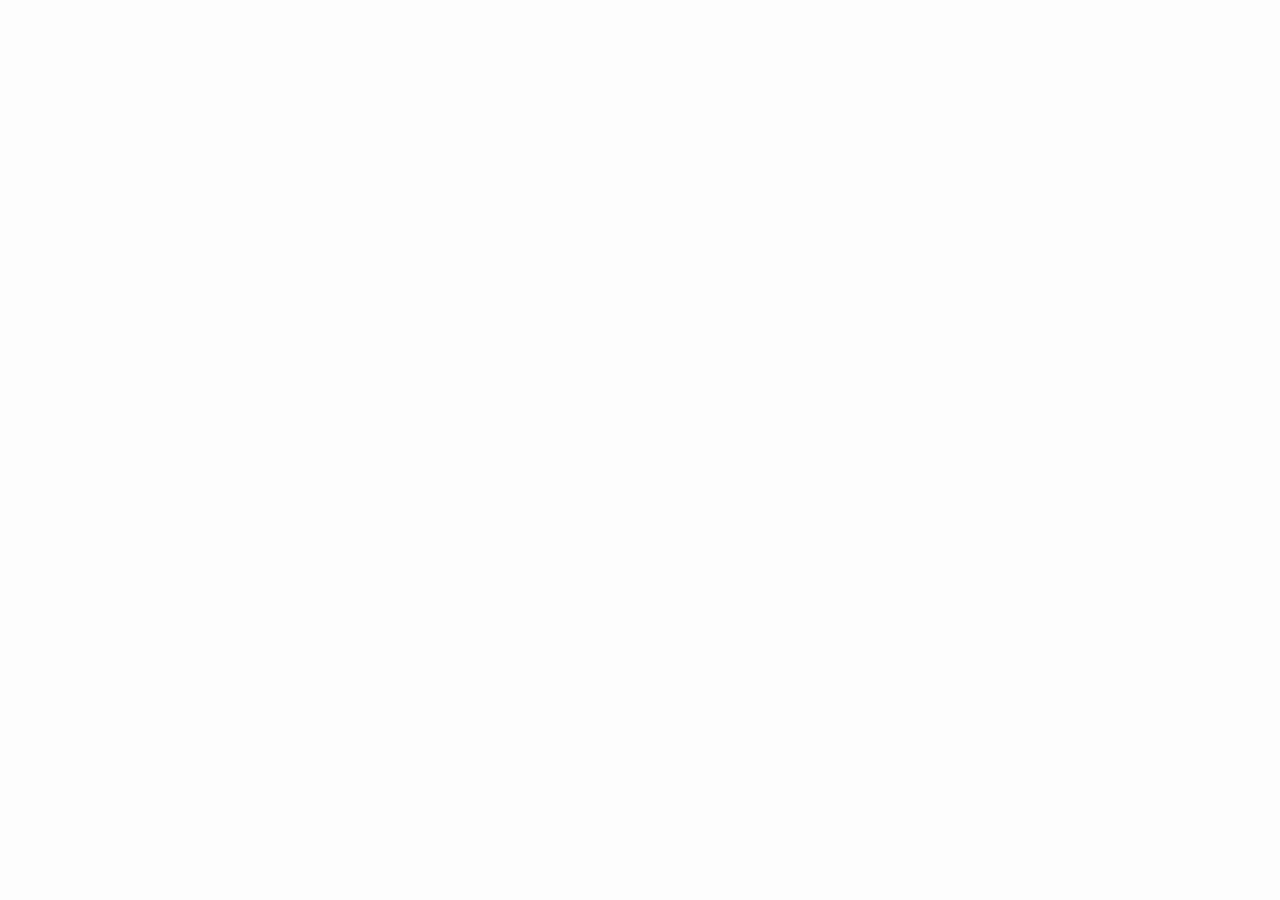
==== commit e3e1e259: "update" ====
--- a/index.html
+++ b/index.html
@@ -1 +1 @@
-<!doctype html><html lang="en"><head><meta charset="utf-8"/><link rel="icon" href="./logo.ico"/><meta name="viewport" content="width=device-width,initial-scale=1"/><meta name="theme-color" content="#000000"/><meta name="description" content="CAST - Canis Studio"/><link rel="apple-touch-icon" href="./logo192.png"/><link rel="manifest" href="./manifest.json"/><title>CAST - Canis Studio</title><link href="./static/css/main.8f21c542.chunk.css" rel="stylesheet"></head><body><noscript>You need to enable JavaScript to run this app.</noscript><div id="root"></div><script>!function(e){function t(t){for(var n,a,i=t[0],l=t[1],c=t[2],p=0,s=[];p<i.length;p++)a=i[p],Object.prototype.hasOwnProperty.call(o,a)&&o[a]&&s.push(o[a][0]),o[a]=0;for(n in l)Object.prototype.hasOwnProperty.call(l,n)&&(e[n]=l[n]);for(f&&f(t);s.length;)s.shift()();return u.push.apply(u,c||[]),r()}function r(){for(var e,t=0;t<u.length;t++){for(var r=u[t],n=!0,i=1;i<r.length;i++){var l=r[i];0!==o[l]&&(n=!1)}n&&(u.splice(t--,1),e=a(a.s=r[0]))}return e}var n={},o={1:0},u=[];function a(t){if(n[t])return n[t].exports;var r=n[t]={i:t,l:!1,exports:{}};return e[t].call(r.exports,r,r.exports,a),r.l=!0,r.exports}a.m=e,a.c=n,a.d=function(e,t,r){a.o(e,t)||Object.defineProperty(e,t,{enumerable:!0,get:r})},a.r=function(e){"undefined"!=typeof Symbol&&Symbol.toStringTag&&Object.defineProperty(e,Symbol.toStringTag,{value:"Module"}),Object.defineProperty(e,"__esModule",{value:!0})},a.t=function(e,t){if(1&t&&(e=a(e)),8&t)return e;if(4&t&&"object"==typeof e&&e&&e.__esModule)return e;var r=Object.create(null);if(a.r(r),Object.defineProperty(r,"default",{enumerable:!0,value:e}),2&t&&"string"!=typeof e)for(var n in e)a.d(r,n,function(t){return e[t]}.bind(null,n));return r},a.n=function(e){var t=e&&e.__esModule?function(){return e.default}:function(){return e};return a.d(t,"a",t),t},a.o=function(e,t){return Object.prototype.hasOwnProperty.call(e,t)},a.p="./";var i=this.webpackJsonpcast_website_react=this.webpackJsonpcast_website_react||[],l=i.push.bind(i);i.push=t,i=i.slice();for(var c=0;c<i.length;c++)t(i[c]);var f=l;r()}([])</script><script src="./static/js/2.095a4108.chunk.js"></script><script src="./static/js/main.7c779f56.chunk.js"></script></body></html>+<!doctype html><html lang="en"><head><meta charset="utf-8"/><link rel="icon" href="./logo.ico"/><meta name="viewport" content="width=device-width,initial-scale=1"/><meta name="theme-color" content="#000000"/><meta name="description" content="CAST - Canis Studio"/><link rel="apple-touch-icon" href="./logo192.png"/><link rel="manifest" href="./manifest.json"/><title>CAST - Canis Studio</title><link href="./static/css/main.b214d94f.chunk.css" rel="stylesheet"></head><body><noscript>You need to enable JavaScript to run this app.</noscript><div id="root"></div><script>!function(e){function t(t){for(var n,a,i=t[0],l=t[1],c=t[2],p=0,s=[];p<i.length;p++)a=i[p],Object.prototype.hasOwnProperty.call(o,a)&&o[a]&&s.push(o[a][0]),o[a]=0;for(n in l)Object.prototype.hasOwnProperty.call(l,n)&&(e[n]=l[n]);for(f&&f(t);s.length;)s.shift()();return u.push.apply(u,c||[]),r()}function r(){for(var e,t=0;t<u.length;t++){for(var r=u[t],n=!0,i=1;i<r.length;i++){var l=r[i];0!==o[l]&&(n=!1)}n&&(u.splice(t--,1),e=a(a.s=r[0]))}return e}var n={},o={1:0},u=[];function a(t){if(n[t])return n[t].exports;var r=n[t]={i:t,l:!1,exports:{}};return e[t].call(r.exports,r,r.exports,a),r.l=!0,r.exports}a.m=e,a.c=n,a.d=function(e,t,r){a.o(e,t)||Object.defineProperty(e,t,{enumerable:!0,get:r})},a.r=function(e){"undefined"!=typeof Symbol&&Symbol.toStringTag&&Object.defineProperty(e,Symbol.toStringTag,{value:"Module"}),Object.defineProperty(e,"__esModule",{value:!0})},a.t=function(e,t){if(1&t&&(e=a(e)),8&t)return e;if(4&t&&"object"==typeof e&&e&&e.__esModule)return e;var r=Object.create(null);if(a.r(r),Object.defineProperty(r,"default",{enumerable:!0,value:e}),2&t&&"string"!=typeof e)for(var n in e)a.d(r,n,function(t){return e[t]}.bind(null,n));return r},a.n=function(e){var t=e&&e.__esModule?function(){return e.default}:function(){return e};return a.d(t,"a",t),t},a.o=function(e,t){return Object.prototype.hasOwnProperty.call(e,t)},a.p="./";var i=this.webpackJsonpcast_website_react=this.webpackJsonpcast_website_react||[],l=i.push.bind(i);i.push=t,i=i.slice();for(var c=0;c<i.length;c++)t(i[c]);var f=l;r()}([])</script><script src="./static/js/2.095a4108.chunk.js"></script><script src="./static/js/main.8a4c6809.chunk.js"></script></body></html>--- a/static/css/main.b214d94f.chunk.css
+++ b/static/css/main.b214d94f.chunk.css
@@ -0,0 +1,2 @@
+@font-face{font-family:"fontawesome";src:url(../../static/media/fontawesome-webfont.3293616e.woff)}@font-face{font-family:"freightsans";src:url(../../static/media/freightsans.3672aabb.woff)}@font-face{font-family:"freightsanslight";src:url(../../static/media/freightsanslight.6336cb67.woff)}::-webkit-scrollbar{width:8px;margin-right:2px}::-webkit-scrollbar:horizontal{height:10px;margin-bottom:2px}::-webkit-scrollbar-track{border-radius:10px}::-webkit-scrollbar-track-piece{background-color:#cdcdcd;border-radius:10px}::-webkit-scrollbar-thumb{width:6px;border-radius:5px;background:#8f8f8f;margin-right:3px}body,html{margin:0;padding:0;background:#fdfdfd}body{overflow-y:scroll}header{height:80px;display:flex;box-sizing:border-box;padding:0 16%;width:100%;position:fixed;top:0;left:0;z-index:999;background:#fdfdfd;border-bottom:1px solid #999}p{color:#333;font:400 16px/1.5 "freightsanslight","Lato","Helvetica Neue",Helvetica,Arial,sans-serif;line-height:28px;font-size:20px}h1,h2,h3,h4,h5{color:#000;font-family:"freightsanslight","Lato","Helvetica Neue",Helvetica,Arial,sans-serif;letter-spacing:3px;font-weight:200;margin:30px 0}h1{font-size:56px}h2{font-size:50px}h3{font-size:40px}h4{font-size:28px}h5{font-size:24px}.container{width:100%;box-sizing:border-box;padding:80px 0;overflow:hidden;min-height:calc(100vh - 202px)}.logo{width:50px;height:50px;margin-top:20px}.menu-container{flex:1 1;height:80px;margin-top:0;min-width:785px}.menu-container .menu{list-style:none;width:60%;min-width:560px;margin-right:20px;float:right}.menu-container .menu li{float:right;box-sizing:border-box;height:64px;vertical-align:middle;line-height:64px;margin-left:6px;padding:0 26px}.menu-container .menu li:first-child{margin-left:0}.menu-container .menu li:hover{cursor:pointer;border-bottom:3px solid #007acd}.menu-container .menu li:hover a{color:#007acd}.menu-container .menu li a{display:block;font-family:"freightsans";letter-spacing:3px;font-weight:400;font-style:normal;text-transform:uppercase;text-decoration:none;outline:0;color:#131313;-webkit-transition:color .2s cubic-bezier(.445,.05,.55,.95);transition:color .2s cubic-bezier(.445,.05,.55,.95)}.menu-container .menu .active-item{border-bottom:3px solid #000;-webkit-transition:all .2s cubic-bezier(.445,.05,.55,.95);transition:all .2s cubic-bezier(.445,.05,.55,.95)}.menu-container .menu .active-item:hover{border-bottom:2px solid #007acd}.menu-container .launchBtn{float:right;margin-top:30px;font-family:"Lato","Helvetica Neue",Helvetica,Arial,sans-serif;font-size:16px;font-weight:700;padding:10px 20px;background:#007acd;color:#fff;border:none;border-radius:3px;-webkit-transition:all .2s cubic-bezier(.445,.05,.55,.95);transition:all .2s cubic-bezier(.445,.05,.55,.95)}.menu-container .launchBtn:hover{cursor:pointer;background:#249def;box-shadow:0 1px 3px rgba(0,0,0,.4)}.teaser{background-image:url(../../static/media/banner.52e05f49.svg);background-size:auto 700px;background-position:50% 0;background-attachment:fixed;background-repeat:no-repeat;width:100%;height:620px;margin-bottom:30px}.teaser .teaser-text-container{position:absolute;z-index:200;width:38%;padding:120px 0;margin-left:16%;text-align:justify}.teaser .teaser-text-container .launchBtn{font-family:"Lato","Helvetica Neue",Helvetica,Arial,sans-serif;font-size:16px;font-weight:700;padding:10px 20px;background:#007acd;color:#fff;border:none;border-radius:4px;margin:10px 10px 0 0;-webkit-transition:all .2s cubic-bezier(.445,.05,.55,.95);transition:all .2s cubic-bezier(.445,.05,.55,.95)}.teaser .teaser-text-container .launchBtn:hover{cursor:pointer;background:#249def;box-shadow:0 1px 4px rgba(0,0,0,.4)}.feature-container{width:100%;box-sizing:border-box;padding:0 16%;margin-top:70px}.feature-container h4{width:100%;text-align:center;margin:0}.feature-container .split{float:left;width:120px;height:1px;border-top:1px solid #aaa;margin-left:calc(50% - 60px)}.feature-container .feature-inner-container-row{width:100%;display:flex}.feature-container .feature-inner-container-col{width:100%;display:flex;flex-direction:column}.feature-container .feature-inner-container-col .sub-feature-inner-container,.feature-container .feature-inner-container-row .sub-feature-inner-container{flex:1 1;padding:30px;box-sizing:border-box;display:flex;flex-direction:column}.feature-container .feature-inner-container-col .sub-feature-inner-container p,.feature-container .feature-inner-container-row .sub-feature-inner-container p{text-align:center}.feature-container .feature-inner-container-col .sub-feature-inner-container h5,.feature-container .feature-inner-container-row .sub-feature-inner-container h5{text-transform:uppercase;text-align:center;margin:6px 0}.feature-container .feature-inner-container-col .sub-feature-inner-container .img-div,.feature-container .feature-inner-container-row .sub-feature-inner-container .img-div{width:220px;height:220px;border-radius:50%;margin:20px auto;background-size:100%}.feature-container .feature-inner-container-col .sub-feature-inner-container .split,.feature-container .feature-inner-container-row .sub-feature-inner-container .split{margin:0;width:100%}.feature-container .feature-inner-container-col .feature-illus,.feature-container .feature-inner-container-row .feature-illus{margin:0 auto;width:1020px}.feature-container .feature-inner-container-col .feature-illus img,.feature-container .feature-inner-container-row .feature-illus img{width:100%}.feature-container .feature-inner-container-col .feature-illus video:focus,.feature-container .feature-inner-container-row .feature-illus video:focus{outline:none}.feature-container .feature-inner-container-col .feature-text,.feature-container .feature-inner-container-row .feature-text{flex:1 1;box-sizing:border-box;padding:0;text-align:center}footer{height:80px;padding:0 16%;margin-top:100px}footer,footer .footer-content{width:100%;box-sizing:border-box}footer .footer-content{border-top:1px solid #3a3843;padding:40px;text-align:center}footer .footer-content span{color:#7c7c7c}footer .footer-content a{text-decoration:none;color:#007acd}.inner-container{padding:0 16%}.inner-container .gallery-list{width:100%;box-sizing:border-box;overflow:hidden;display:grid;grid-template-columns:1fr 1fr 1fr}@media (max-width:1170px){.inner-container .gallery-list{grid-template-columns:1fr 1fr}}.rect-ani-card{float:left;margin:10px 0;width:95%;box-sizing:border-box;border:1px solid #dedede;border-radius:4px;-webkit-transition:box-shadow .2s cubic-bezier(.445,.05,.55,.95);transition:box-shadow .2s cubic-bezier(.445,.05,.55,.95);cursor:pointer;box-shadow:0 0 5px rgba(0,0,0,.2)}.rect-ani-card:hover{box-shadow:0 5px 5px rgba(0,0,0,.3)}.rect-ani-card .card-img{display:flex;width:100%;height:0;padding-bottom:68%;background-position:0 0;background-size:cover;background-repeat:no-repeat;-webkit-transition:background-position .5s cubic-bezier(.445,.05,.55,.95);transition:background-position .5s cubic-bezier(.445,.05,.55,.95)}.rect-ani-card .card-img svg{opacity:0;-webkit-transition:opacity .5s cubic-bezier(.445,.05,.55,.95);transition:opacity .5s cubic-bezier(.445,.05,.55,.95)}.rect-ani-card .card-img:hover{background-position:100% 100%;background-image:none!important}.rect-ani-card .card-img:hover svg{opacity:1}.rect-ani-card .card-text{padding:10px;height:60px;box-sizing:border-box;text-align:center}.rect-ani-card .card-text span{font-size:10pt;color:#000}.tutorial-wrapper{display:flex;flex-direction:column;flex-flow:initial;max-width:1200px;margin:0 auto;padding:0 20px}.content-wrapper{margin-left:210px;padding-bottom:3em;flex:1 1 auto}.content-wrapper h1,.content-wrapper h2,.content-wrapper h3,.content-wrapper h4{margin:.7em 0 .3em;text-transform:capitalize}.content-wrapper h1{vertical-align:middle;color:#000;display:inline-block;font-weight:300;font-size:2.5em;margin:.7em 0 .3em}.content-wrapper h2{font-size:1.75em;font-weight:500;border-bottom:1px solid #ccc;color:#000;margin-top:1.5em;padding-bottom:1px}.content-wrapper h3{font-size:1.5em!important;color:#000;margin-top:1.5em}.content-wrapper p{color:#373a3c;display:block;text-align:justify}.content-wrapper li p{margin:.2em 0}.content-wrapper code{margin:0 2px;padding:0 4px;background:#f6f6f6;border:1px solid #ddd;font-family:monospace;font-size:.8em}.content-wrapper pre{line-height:1em;background:#f9f9f9;border:1px solid #eee;padding:0 10px;display:block;font-family:monospace;white-space:pre;margin:1em 0;flex:1 1;text-align:left}.content-wrapper pre code{margin:0;padding:0;line-height:1.2em;white-space:pre-wrap;border:none;background:transparent;font-family:monospace}.content-wrapper em{font-weight:700}.content-wrapper table{width:100%;padding:0;border-collapse:collapse;display:table;border-spacing:2px;border-color:grey}.content-wrapper table tr{border-top:1px solid #ccc;background-color:#fff;margin:0;padding:0}.content-wrapper table tr th{font-weight:700}.content-wrapper table tr td,.content-wrapper table tr th{border:1px solid #ccc;text-align:left;margin:0;padding:6px 13px}.content-wrapper table tr td:first-child,.content-wrapper table tr th:first-child{margin-top:0}.content-wrapper table tr::nth-child(2n){background-color:#f8f8f8}.content-wrapper a{cursor:pointer;text-decoration:none;color:#000}.content-wrapper p a,.content-wrapper table tr td a{cursor:pointer;color:#4682b4}.content-wrapper p a:hover,.content-wrapper table tr td a:hover{text-decoration:underline}.sidebar-wrapper{position:fixed;display:block;width:200px;flex:0 0 auto;margin-top:1.7em;padding-right:.2em}.sidebar-wrapper .sidebar-nav{display:block;padding:0;margin:0;list-style-type:disc}.sidebar-wrapper .sidebar-nav .nav-item{display:block;text-align:-webkit-match-parent}.sidebar-wrapper .sidebar-nav .nav-item a{cursor:pointer;display:block;padding:.5em 0;color:#666;text-decoration:none;text-transform:capitalize}.sidebar-wrapper .sidebar-nav .nav-item a:hover{color:#4682b4}.sidebar-wrapper .sidebar-nav .sub-nav{padding-left:0;list-style-type:circle;-webkit-margin-before:0;margin-block-start:0;-webkit-margin-after:0;margin-block-end:0;display:block}.sidebar-wrapper .sidebar-nav .sub-nav .nav-item{padding-left:1em;padding-top:.25em;border-left:2px solid #eee;line-height:24px!important}.fig-cap-container{display:flex;align-items:stretch;margin-top:1em;margin-bottom:1em;flex-flow:row wrap;width:100%;overflow:auto}.fig-cap-container .figure{margin:1em 10px 1em 0;text-align:justify;background-color:#fff}.fig-cap-container .figure img{max-width:786px;height:160px}.fig-cap-container .cap-code{flex:1.618 1;margin:0;min-width:350px}.fig-cap-container .cap-text{box-sizing:border-box;padding:10px;flex:1.618 1;margin:0 0 0 10px;text-align:justify;min-width:350px;background:#f8f8f8}.single-col-img-container{margin-top:1em;margin-bottom:1em;text-align:center;width:100%}.single-col-img-container img{width:100%}.people-wrapper{width:100%;box-sizing:border-box;padding:0 16%;margin-top:40px}.people-wrapper .people-list{width:100%;display:flex}.card-item{width:170px;height:200px;box-sizing:border-box;margin:4px;display:inline-grid}.card-item h4{font-size:24px;letter-spacing:0}.card-item h4,.card-item p{text-align:center;margin:0}.card-item .card-img{display:block;width:120px;height:120px;border-radius:50%;margin:4px auto;box-shadow:inset -1px 2px 3px rgba(0,0,0,.1)}.card-item .tge{background-image:url(../../static/media/tge.2d65a6e1.jpg);background-size:100% auto}.card-item .bl{background-image:url(../../static/media/bl.097a6321.png);background-size:100% auto}.card-item .yhw{background-image:url(../../static/media/yhw.07ad4300.jpg);background-size:100% auto}.card-item .bqc{background-image:url(../../static/media/bqc.03d659ca.jpg);background-size:100% auto}.inner-container{width:100%;padding:0 20%;box-sizing:border-box;overflow:hidden}.inner-container video:focus{outline:none}.inner-container .description-contianer{width:100%;display:flex;margin-top:20px}.inner-container .description-contianer .img-container{height:280px}.inner-container .description-contianer .img-container img,.inner-container .description-contianer .img-container video{height:100%}.inner-container .description-contianer .img-container img:focus,.inner-container .description-contianer .img-container video:focus{outline:none}.inner-container .description-contianer .txt-container{flex:1 1;margin-left:40px;text-align:justify}
+/*# sourceMappingURL=main.b214d94f.chunk.css.map */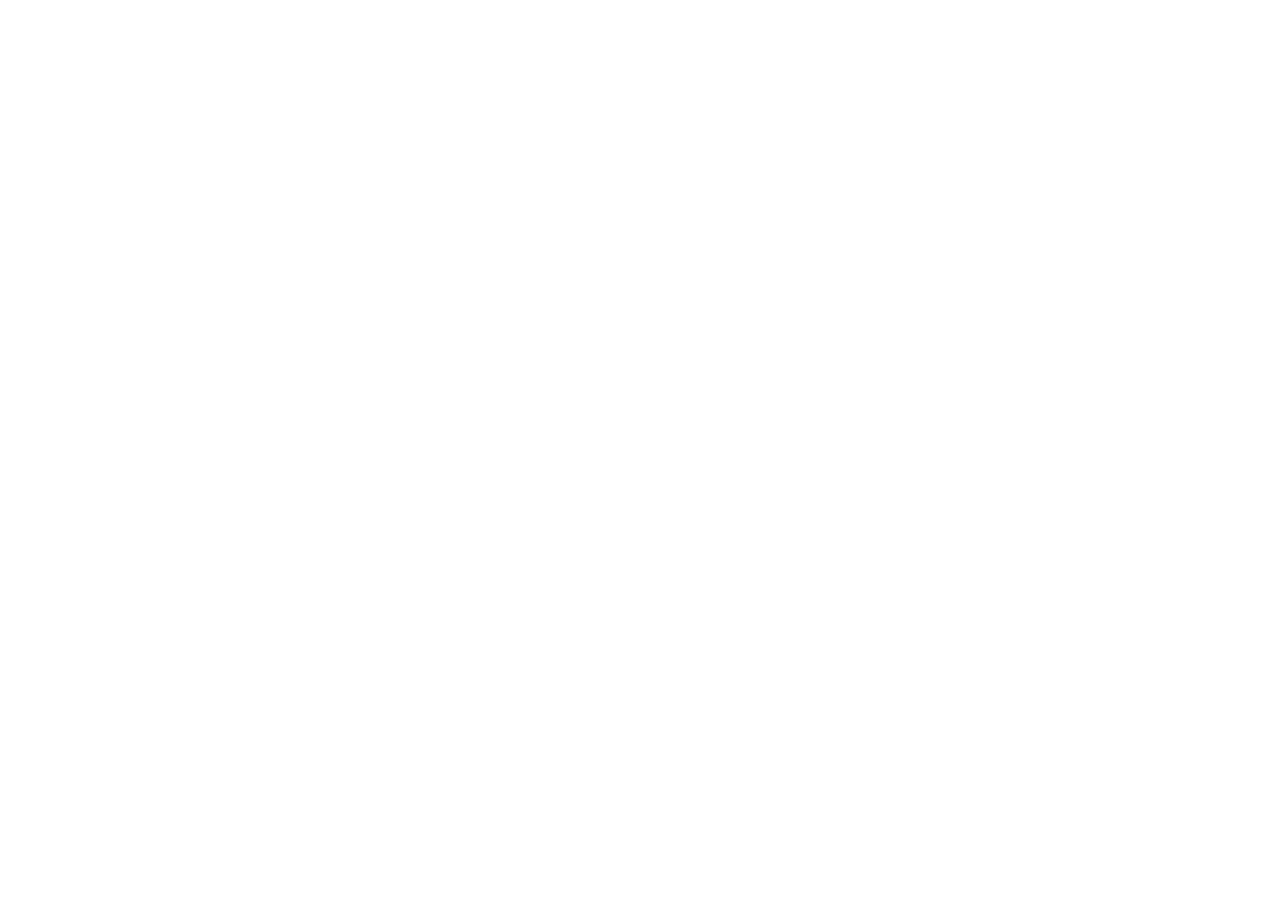
==== commit 23841cb5: "update" ====
--- a/index.html
+++ b/index.html
@@ -1 +1 @@
-<!doctype html><html lang="en"><head><meta charset="utf-8"/><link rel="icon" href="./logo.ico"/><meta name="viewport" content="width=device-width,initial-scale=1"/><meta name="theme-color" content="#000000"/><meta name="description" content="CAST - Canis Studio"/><link rel="apple-touch-icon" href="./logo192.png"/><link rel="manifest" href="./manifest.json"/><title>CAST - Canis Studio</title><link href="./static/css/main.b214d94f.chunk.css" rel="stylesheet"></head><body><noscript>You need to enable JavaScript to run this app.</noscript><div id="root"></div><script>!function(e){function t(t){for(var n,a,i=t[0],l=t[1],c=t[2],p=0,s=[];p<i.length;p++)a=i[p],Object.prototype.hasOwnProperty.call(o,a)&&o[a]&&s.push(o[a][0]),o[a]=0;for(n in l)Object.prototype.hasOwnProperty.call(l,n)&&(e[n]=l[n]);for(f&&f(t);s.length;)s.shift()();return u.push.apply(u,c||[]),r()}function r(){for(var e,t=0;t<u.length;t++){for(var r=u[t],n=!0,i=1;i<r.length;i++){var l=r[i];0!==o[l]&&(n=!1)}n&&(u.splice(t--,1),e=a(a.s=r[0]))}return e}var n={},o={1:0},u=[];function a(t){if(n[t])return n[t].exports;var r=n[t]={i:t,l:!1,exports:{}};return e[t].call(r.exports,r,r.exports,a),r.l=!0,r.exports}a.m=e,a.c=n,a.d=function(e,t,r){a.o(e,t)||Object.defineProperty(e,t,{enumerable:!0,get:r})},a.r=function(e){"undefined"!=typeof Symbol&&Symbol.toStringTag&&Object.defineProperty(e,Symbol.toStringTag,{value:"Module"}),Object.defineProperty(e,"__esModule",{value:!0})},a.t=function(e,t){if(1&t&&(e=a(e)),8&t)return e;if(4&t&&"object"==typeof e&&e&&e.__esModule)return e;var r=Object.create(null);if(a.r(r),Object.defineProperty(r,"default",{enumerable:!0,value:e}),2&t&&"string"!=typeof e)for(var n in e)a.d(r,n,function(t){return e[t]}.bind(null,n));return r},a.n=function(e){var t=e&&e.__esModule?function(){return e.default}:function(){return e};return a.d(t,"a",t),t},a.o=function(e,t){return Object.prototype.hasOwnProperty.call(e,t)},a.p="./";var i=this.webpackJsonpcast_website_react=this.webpackJsonpcast_website_react||[],l=i.push.bind(i);i.push=t,i=i.slice();for(var c=0;c<i.length;c++)t(i[c]);var f=l;r()}([])</script><script src="./static/js/2.095a4108.chunk.js"></script><script src="./static/js/main.8a4c6809.chunk.js"></script></body></html>+<!doctype html><html lang="en"><head><meta charset="utf-8"/><link rel="icon" href="./logo.ico"/><meta name="viewport" content="width=device-width,initial-scale=1"/><meta name="theme-color" content="#000000"/><meta name="description" content="CAST - Canis Studio"/><link rel="apple-touch-icon" href="./logo192.png"/><link rel="manifest" href="./manifest.json"/><title>CAST - Canis Studio</title><link href="./static/css/main.97c811f3.chunk.css" rel="stylesheet"></head><body><noscript>You need to enable JavaScript to run this app.</noscript><div id="root"></div><script>!function(e){function t(t){for(var n,a,i=t[0],l=t[1],c=t[2],p=0,s=[];p<i.length;p++)a=i[p],Object.prototype.hasOwnProperty.call(o,a)&&o[a]&&s.push(o[a][0]),o[a]=0;for(n in l)Object.prototype.hasOwnProperty.call(l,n)&&(e[n]=l[n]);for(f&&f(t);s.length;)s.shift()();return u.push.apply(u,c||[]),r()}function r(){for(var e,t=0;t<u.length;t++){for(var r=u[t],n=!0,i=1;i<r.length;i++){var l=r[i];0!==o[l]&&(n=!1)}n&&(u.splice(t--,1),e=a(a.s=r[0]))}return e}var n={},o={1:0},u=[];function a(t){if(n[t])return n[t].exports;var r=n[t]={i:t,l:!1,exports:{}};return e[t].call(r.exports,r,r.exports,a),r.l=!0,r.exports}a.m=e,a.c=n,a.d=function(e,t,r){a.o(e,t)||Object.defineProperty(e,t,{enumerable:!0,get:r})},a.r=function(e){"undefined"!=typeof Symbol&&Symbol.toStringTag&&Object.defineProperty(e,Symbol.toStringTag,{value:"Module"}),Object.defineProperty(e,"__esModule",{value:!0})},a.t=function(e,t){if(1&t&&(e=a(e)),8&t)return e;if(4&t&&"object"==typeof e&&e&&e.__esModule)return e;var r=Object.create(null);if(a.r(r),Object.defineProperty(r,"default",{enumerable:!0,value:e}),2&t&&"string"!=typeof e)for(var n in e)a.d(r,n,function(t){return e[t]}.bind(null,n));return r},a.n=function(e){var t=e&&e.__esModule?function(){return e.default}:function(){return e};return a.d(t,"a",t),t},a.o=function(e,t){return Object.prototype.hasOwnProperty.call(e,t)},a.p="./";var i=this.webpackJsonpcast_website_react=this.webpackJsonpcast_website_react||[],l=i.push.bind(i);i.push=t,i=i.slice();for(var c=0;c<i.length;c++)t(i[c]);var f=l;r()}([])</script><script src="./static/js/2.c7861b47.chunk.js"></script><script src="./static/js/main.9f3dda36.chunk.js"></script></body></html>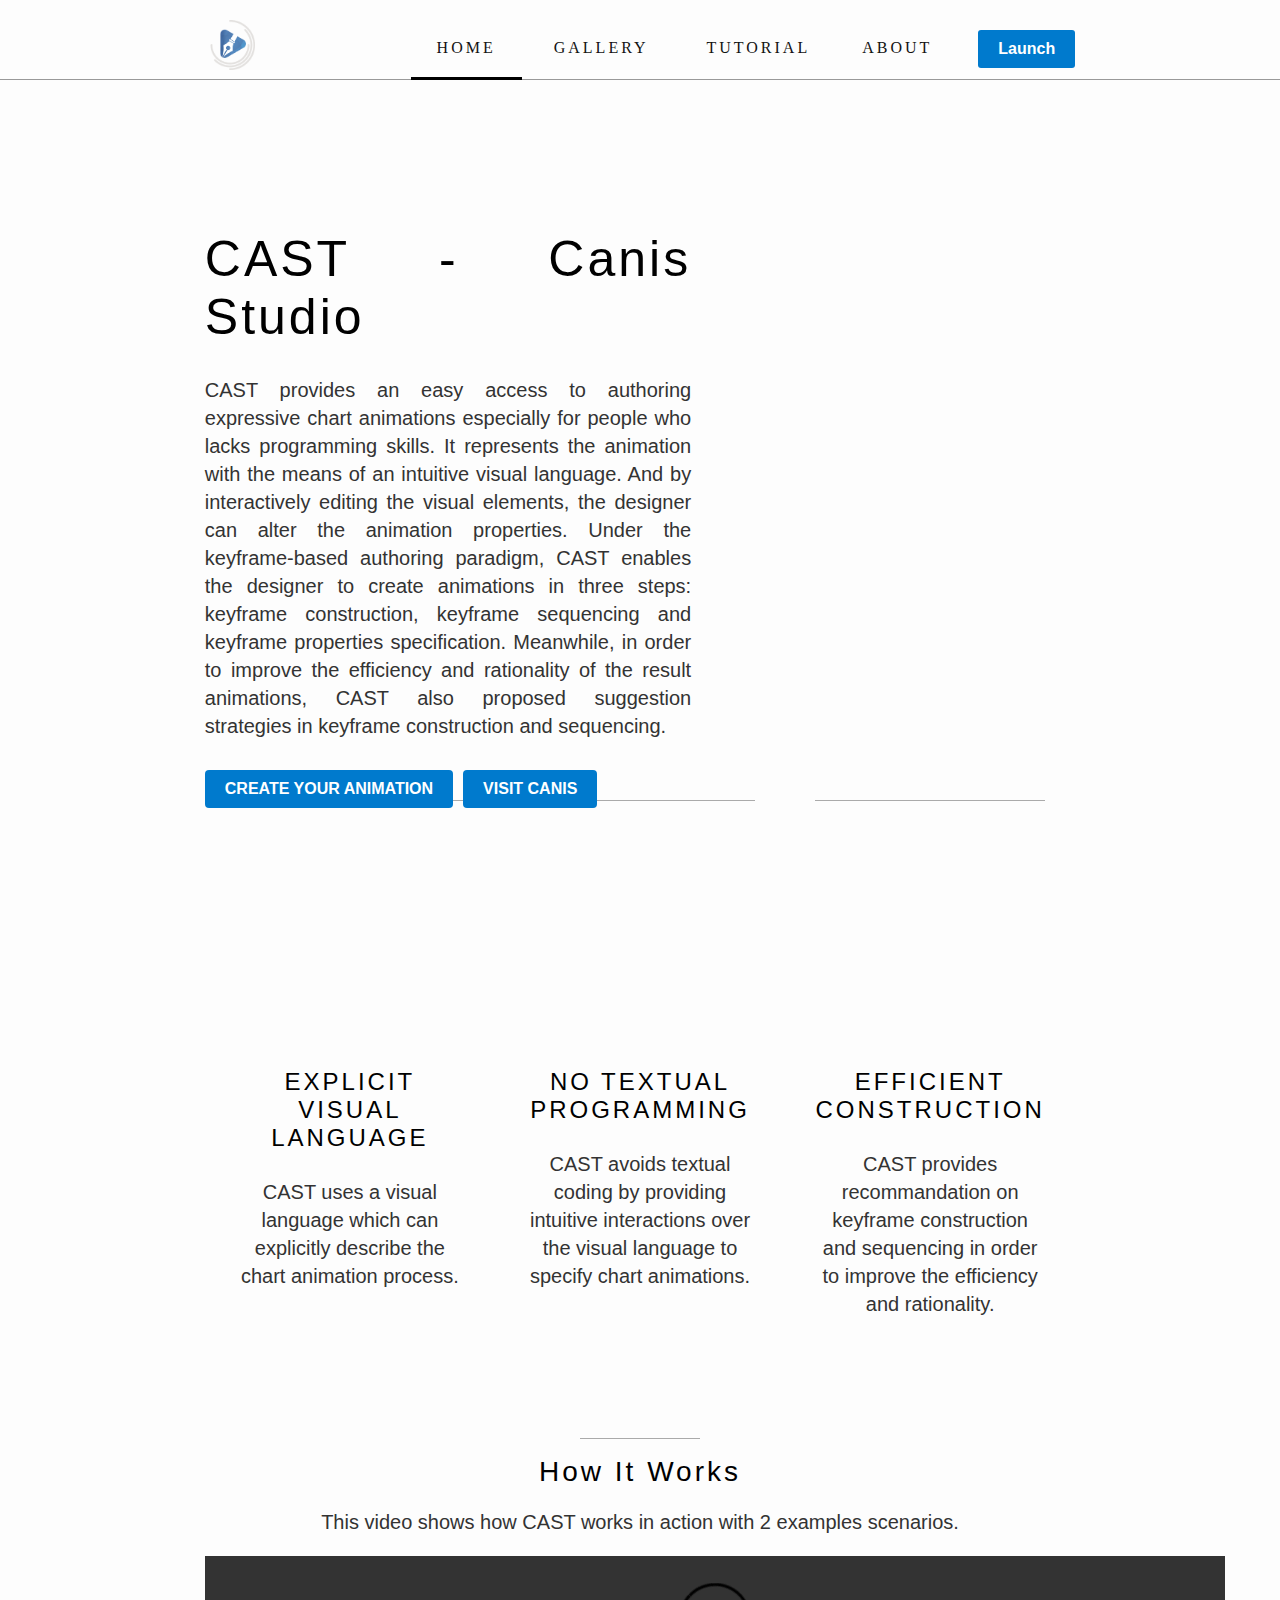
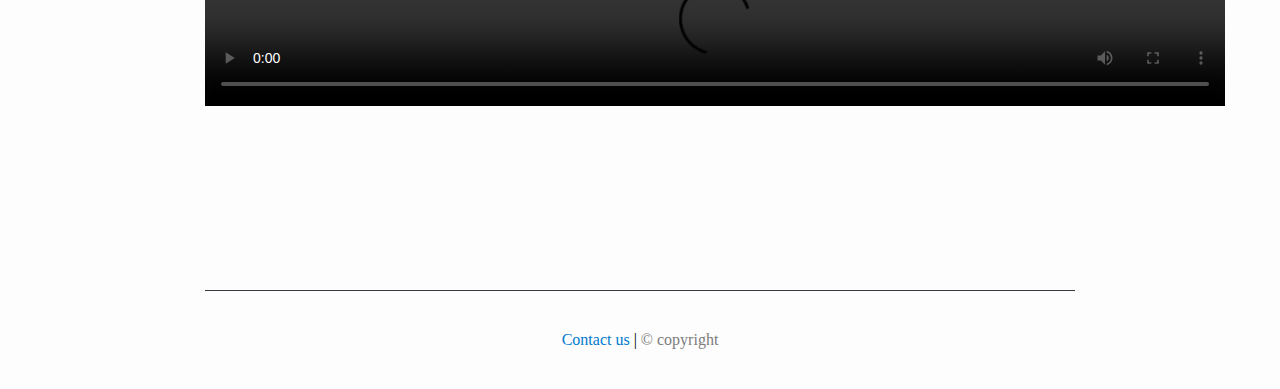
==== commit 07506d4f: "update" ====
--- a/index.html
+++ b/index.html
@@ -1 +1 @@
-<!doctype html><html lang="en"><head><meta charset="utf-8"/><link rel="icon" href="./logo.ico"/><meta name="viewport" content="width=device-width,initial-scale=1"/><meta name="theme-color" content="#000000"/><meta name="description" content="CAST - Canis Studio"/><link rel="apple-touch-icon" href="./logo192.png"/><link rel="manifest" href="./manifest.json"/><title>CAST - Canis Studio</title><link href="./static/css/main.97c811f3.chunk.css" rel="stylesheet"></head><body><noscript>You need to enable JavaScript to run this app.</noscript><div id="root"></div><script>!function(e){function t(t){for(var n,a,i=t[0],l=t[1],c=t[2],p=0,s=[];p<i.length;p++)a=i[p],Object.prototype.hasOwnProperty.call(o,a)&&o[a]&&s.push(o[a][0]),o[a]=0;for(n in l)Object.prototype.hasOwnProperty.call(l,n)&&(e[n]=l[n]);for(f&&f(t);s.length;)s.shift()();return u.push.apply(u,c||[]),r()}function r(){for(var e,t=0;t<u.length;t++){for(var r=u[t],n=!0,i=1;i<r.length;i++){var l=r[i];0!==o[l]&&(n=!1)}n&&(u.splice(t--,1),e=a(a.s=r[0]))}return e}var n={},o={1:0},u=[];function a(t){if(n[t])return n[t].exports;var r=n[t]={i:t,l:!1,exports:{}};return e[t].call(r.exports,r,r.exports,a),r.l=!0,r.exports}a.m=e,a.c=n,a.d=function(e,t,r){a.o(e,t)||Object.defineProperty(e,t,{enumerable:!0,get:r})},a.r=function(e){"undefined"!=typeof Symbol&&Symbol.toStringTag&&Object.defineProperty(e,Symbol.toStringTag,{value:"Module"}),Object.defineProperty(e,"__esModule",{value:!0})},a.t=function(e,t){if(1&t&&(e=a(e)),8&t)return e;if(4&t&&"object"==typeof e&&e&&e.__esModule)return e;var r=Object.create(null);if(a.r(r),Object.defineProperty(r,"default",{enumerable:!0,value:e}),2&t&&"string"!=typeof e)for(var n in e)a.d(r,n,function(t){return e[t]}.bind(null,n));return r},a.n=function(e){var t=e&&e.__esModule?function(){return e.default}:function(){return e};return a.d(t,"a",t),t},a.o=function(e,t){return Object.prototype.hasOwnProperty.call(e,t)},a.p="./";var i=this.webpackJsonpcast_website_react=this.webpackJsonpcast_website_react||[],l=i.push.bind(i);i.push=t,i=i.slice();for(var c=0;c<i.length;c++)t(i[c]);var f=l;r()}([])</script><script src="./static/js/2.c7861b47.chunk.js"></script><script src="./static/js/main.9f3dda36.chunk.js"></script></body></html>+<!doctype html><html lang="en"><head><meta charset="utf-8"/><link rel="icon" href="./logo.ico"/><meta name="viewport" content="width=device-width,initial-scale=1"/><meta name="theme-color" content="#000000"/><meta name="description" content="CAST - Canis Studio"/><link rel="apple-touch-icon" href="./logo192.png"/><link rel="manifest" href="./manifest.json"/><title>CAST - Canis Studio</title><link href="./static/css/main.6ef2bc51.chunk.css" rel="stylesheet"></head><body><noscript>You need to enable JavaScript to run this app.</noscript><div id="root"></div><script>!function(e){function t(t){for(var n,a,i=t[0],l=t[1],c=t[2],p=0,s=[];p<i.length;p++)a=i[p],Object.prototype.hasOwnProperty.call(o,a)&&o[a]&&s.push(o[a][0]),o[a]=0;for(n in l)Object.prototype.hasOwnProperty.call(l,n)&&(e[n]=l[n]);for(f&&f(t);s.length;)s.shift()();return u.push.apply(u,c||[]),r()}function r(){for(var e,t=0;t<u.length;t++){for(var r=u[t],n=!0,i=1;i<r.length;i++){var l=r[i];0!==o[l]&&(n=!1)}n&&(u.splice(t--,1),e=a(a.s=r[0]))}return e}var n={},o={1:0},u=[];function a(t){if(n[t])return n[t].exports;var r=n[t]={i:t,l:!1,exports:{}};return e[t].call(r.exports,r,r.exports,a),r.l=!0,r.exports}a.m=e,a.c=n,a.d=function(e,t,r){a.o(e,t)||Object.defineProperty(e,t,{enumerable:!0,get:r})},a.r=function(e){"undefined"!=typeof Symbol&&Symbol.toStringTag&&Object.defineProperty(e,Symbol.toStringTag,{value:"Module"}),Object.defineProperty(e,"__esModule",{value:!0})},a.t=function(e,t){if(1&t&&(e=a(e)),8&t)return e;if(4&t&&"object"==typeof e&&e&&e.__esModule)return e;var r=Object.create(null);if(a.r(r),Object.defineProperty(r,"default",{enumerable:!0,value:e}),2&t&&"string"!=typeof e)for(var n in e)a.d(r,n,function(t){return e[t]}.bind(null,n));return r},a.n=function(e){var t=e&&e.__esModule?function(){return e.default}:function(){return e};return a.d(t,"a",t),t},a.o=function(e,t){return Object.prototype.hasOwnProperty.call(e,t)},a.p="./";var i=this.webpackJsonpcast_website_react=this.webpackJsonpcast_website_react||[],l=i.push.bind(i);i.push=t,i=i.slice();for(var c=0;c<i.length;c++)t(i[c]);var f=l;r()}([])</script><script src="./static/js/2.6f447d2c.chunk.js"></script><script src="./static/js/main.02703ea3.chunk.js"></script></body></html>--- a/static/css/main.6ef2bc51.chunk.css
+++ b/static/css/main.6ef2bc51.chunk.css
@@ -0,0 +1,2 @@
+@font-face{font-family:"fontawesome";src:url(../../static/media/fontawesome-webfont.3293616e.woff)}@font-face{font-family:"freightsans";src:url(../../static/media/freightsans.3672aabb.woff)}@font-face{font-family:"freightsanslight";src:url(../../static/media/freightsanslight.6336cb67.woff)}::-webkit-scrollbar{width:8px;margin-right:2px}::-webkit-scrollbar:horizontal{height:10px;margin-bottom:2px}::-webkit-scrollbar-track{border-radius:10px}::-webkit-scrollbar-track-piece{background-color:#cdcdcd;border-radius:10px}::-webkit-scrollbar-thumb{width:6px;border-radius:5px;background:#8f8f8f;margin-right:3px}body,html{margin:0;padding:0;background:#fdfdfd}body{overflow-y:scroll}header{height:80px;display:flex;box-sizing:border-box;padding:0 16%;width:100%;position:fixed;top:0;left:0;z-index:999;background:#fdfdfd;border-bottom:1px solid #999}p{color:#333;font:400 16px/1.5 "freightsanslight","Lato","Helvetica Neue",Helvetica,Arial,sans-serif;line-height:28px;font-size:20px}h1,h2,h3,h4,h5{color:#000;font-family:"freightsanslight","Lato","Helvetica Neue",Helvetica,Arial,sans-serif;letter-spacing:3px;font-weight:200;margin:30px 0}h1{font-size:56px}h2{font-size:50px}h3{font-size:40px}h4{font-size:28px}h5{font-size:24px}.container{width:100%;box-sizing:border-box;padding:80px 0;overflow:hidden;min-height:calc(100vh - 202px)}.logo{width:50px;height:50px;margin-top:20px}.menu-container{flex:1 1;height:80px;margin-top:0;min-width:785px}.menu-container .menu{list-style:none;width:60%;min-width:560px;margin-right:20px;float:right}.menu-container .menu li{float:right;box-sizing:border-box;height:64px;vertical-align:middle;line-height:64px;margin-left:6px;padding:0 26px}.menu-container .menu li:first-child{margin-left:0}.menu-container .menu li:hover{cursor:pointer;border-bottom:3px solid #007acd}.menu-container .menu li:hover a{color:#007acd}.menu-container .menu li a{display:block;font-family:"freightsans";letter-spacing:3px;font-weight:400;font-style:normal;text-transform:uppercase;text-decoration:none;outline:0;color:#131313;transition:color .2s cubic-bezier(.445,.05,.55,.95)}.menu-container .menu .active-item{border-bottom:3px solid #000;transition:all .2s cubic-bezier(.445,.05,.55,.95)}.menu-container .menu .active-item:hover{border-bottom:2px solid #007acd}.menu-container .launchBtn{float:right;margin-top:30px;font-family:"Lato","Helvetica Neue",Helvetica,Arial,sans-serif;font-size:16px;font-weight:700;padding:10px 20px;background:#007acd;color:#fff;border:none;border-radius:3px;transition:all .2s cubic-bezier(.445,.05,.55,.95)}.menu-container .launchBtn:hover{cursor:pointer;background:#249def;box-shadow:0 1px 3px rgba(0,0,0,.4)}.teaser{background-image:url(../../static/media/banner.52e05f49.svg);background-size:auto 700px;background-position:50% 0;background-attachment:fixed;background-repeat:no-repeat;width:100%;height:620px;margin-bottom:30px}.teaser .teaser-text-container{position:absolute;z-index:200;width:38%;padding:120px 0;margin-left:16%;text-align:justify}.teaser .teaser-text-container .launchBtn{font-family:"Lato","Helvetica Neue",Helvetica,Arial,sans-serif;font-size:16px;font-weight:700;padding:10px 20px;background:#007acd;color:#fff;border:none;border-radius:4px;margin:10px 10px 0 0;transition:all .2s cubic-bezier(.445,.05,.55,.95)}.teaser .teaser-text-container .launchBtn:hover{cursor:pointer;background:#249def;box-shadow:0 1px 4px rgba(0,0,0,.4)}.feature-container{width:100%;box-sizing:border-box;padding:0 16%;margin-top:70px}.feature-container h4{width:100%;text-align:center;margin:0}.feature-container .split{float:left;width:120px;height:1px;border-top:1px solid #aaa;margin-left:calc(50% - 60px)}.feature-container .feature-inner-container-row{width:100%;display:flex}.feature-container .feature-inner-container-col{width:100%;display:flex;flex-direction:column}.feature-container .feature-inner-container-col .sub-feature-inner-container,.feature-container .feature-inner-container-row .sub-feature-inner-container{flex:1 1;padding:30px;box-sizing:border-box;display:flex;flex-direction:column}.feature-container .feature-inner-container-col .sub-feature-inner-container p,.feature-container .feature-inner-container-row .sub-feature-inner-container p{text-align:center}.feature-container .feature-inner-container-col .sub-feature-inner-container h5,.feature-container .feature-inner-container-row .sub-feature-inner-container h5{text-transform:uppercase;text-align:center;margin:6px 0}.feature-container .feature-inner-container-col .sub-feature-inner-container .img-div,.feature-container .feature-inner-container-row .sub-feature-inner-container .img-div{width:220px;height:220px;border-radius:50%;margin:20px auto;background-size:100%}.feature-container .feature-inner-container-col .sub-feature-inner-container .split,.feature-container .feature-inner-container-row .sub-feature-inner-container .split{margin:0;width:100%}.feature-container .feature-inner-container-col .feature-illus,.feature-container .feature-inner-container-row .feature-illus{margin:0 auto;width:1020px}.feature-container .feature-inner-container-col .feature-illus img,.feature-container .feature-inner-container-row .feature-illus img{width:100%}.feature-container .feature-inner-container-col .feature-illus video:focus,.feature-container .feature-inner-container-row .feature-illus video:focus{outline:none}.feature-container .feature-inner-container-col .feature-text,.feature-container .feature-inner-container-row .feature-text{flex:1 1;box-sizing:border-box;padding:0;text-align:center}footer{height:80px;padding:0 16%;margin-top:100px}footer,footer .footer-content{width:100%;box-sizing:border-box}footer .footer-content{border-top:1px solid #3a3843;padding:40px;text-align:center}footer .footer-content span{color:#7c7c7c}footer .footer-content a{text-decoration:none;color:#007acd}.inner-container{padding:0 16%}.inner-container .gallery-list{width:100%;box-sizing:border-box;overflow:hidden;display:grid;grid-template-columns:1fr 1fr 1fr}@media (max-width:1170px){.inner-container .gallery-list{grid-template-columns:1fr 1fr}}.rect-ani-card{float:left;margin:10px 0;width:95%;box-sizing:border-box;border:1px solid #dedede;border-radius:4px;transition:box-shadow .2s cubic-bezier(.445,.05,.55,.95);cursor:pointer;box-shadow:0 0 5px rgba(0,0,0,.2)}.rect-ani-card:hover{box-shadow:0 5px 5px rgba(0,0,0,.3)}.rect-ani-card .card-img{display:flex;width:100%;height:0;padding-bottom:68%;background-position:0 0;background-size:cover;background-repeat:no-repeat;transition:background-position .5s cubic-bezier(.445,.05,.55,.95)}.rect-ani-card .card-img svg{opacity:0;transition:opacity .5s cubic-bezier(.445,.05,.55,.95)}.rect-ani-card .card-img:hover{background-position:100% 100%;background-image:none!important}.rect-ani-card .card-img:hover svg{opacity:1}.rect-ani-card .card-text{padding:10px;height:60px;box-sizing:border-box;text-align:center}.rect-ani-card .card-text span{font-size:10pt;color:#000}.tutorial-wrapper{display:flex;flex-direction:column;flex-flow:initial;max-width:1200px;margin:0 auto;padding:0 20px}.content-wrapper{margin-left:210px;padding-bottom:3em;flex:1 1 auto}.content-wrapper h1,.content-wrapper h2,.content-wrapper h3,.content-wrapper h4{margin:.7em 0 .3em;text-transform:capitalize}.content-wrapper h1{vertical-align:middle;color:#000;display:inline-block;font-weight:300;font-size:2.5em;margin:.7em 0 .3em}.content-wrapper h2{font-size:1.75em;font-weight:500;border-bottom:1px solid #ccc;color:#000;margin-top:1.5em;padding-bottom:1px}.content-wrapper h3{font-size:1.5em!important;color:#000;margin-top:1.5em}.content-wrapper p{color:#373a3c;display:block;text-align:justify}.content-wrapper li p{margin:.2em 0}.content-wrapper code{margin:0 2px;padding:0 4px;background:#f6f6f6;border:1px solid #ddd;font-family:monospace;font-size:.8em}.content-wrapper pre{line-height:1em;background:#f9f9f9;border:1px solid #eee;padding:0 10px;display:block;font-family:monospace;white-space:pre;margin:1em 0;flex:1 1;text-align:left}.content-wrapper pre code{margin:0;padding:0;line-height:1.2em;white-space:pre-wrap;border:none;background:transparent;font-family:monospace}.content-wrapper em{font-weight:700}.content-wrapper table{width:100%;padding:0;border-collapse:collapse;display:table;border-spacing:2px;border-color:grey}.content-wrapper table tr{border-top:1px solid #ccc;background-color:#fff;margin:0;padding:0}.content-wrapper table tr th{font-weight:700}.content-wrapper table tr td,.content-wrapper table tr th{border:1px solid #ccc;text-align:left;margin:0;padding:6px 13px}.content-wrapper table tr td:first-child,.content-wrapper table tr th:first-child{margin-top:0}.content-wrapper table tr::nth-child(2n){background-color:#f8f8f8}.content-wrapper a{cursor:pointer;text-decoration:none;color:#000}.content-wrapper p a,.content-wrapper table tr td a{cursor:pointer;color:#4682b4}.content-wrapper p a:hover,.content-wrapper table tr td a:hover{text-decoration:underline}.sidebar-wrapper{position:fixed;display:block;width:200px;flex:0 0 auto;margin-top:1.7em;padding-right:.2em}.sidebar-wrapper .sidebar-nav{display:block;padding:0;margin:0;list-style-type:disc}.sidebar-wrapper .sidebar-nav .nav-item{display:block;text-align:-webkit-match-parent}.sidebar-wrapper .sidebar-nav .nav-item a{cursor:pointer;display:block;padding:.5em 0;color:#666;text-decoration:none;text-transform:capitalize}.sidebar-wrapper .sidebar-nav .nav-item a:hover{color:#4682b4}.sidebar-wrapper .sidebar-nav .sub-nav{padding-left:0;list-style-type:circle;-webkit-margin-before:0;margin-block-start:0;-webkit-margin-after:0;margin-block-end:0;display:block}.sidebar-wrapper .sidebar-nav .sub-nav .nav-item{padding-left:1em;padding-top:.25em;border-left:2px solid #eee;line-height:24px!important}.fig-cap-container{display:flex;align-items:stretch;margin-top:1em;margin-bottom:1em;flex-flow:row wrap;width:100%;overflow:auto}.fig-cap-container .figure{margin:1em 10px 1em 0;text-align:justify;background-color:#fff}.fig-cap-container .figure img{max-width:786px;height:160px}.fig-cap-container .cap-code{flex:1.618 1;margin:0;min-width:350px}.fig-cap-container .cap-text{box-sizing:border-box;padding:10px;flex:1.618 1;margin:0 0 0 10px;text-align:justify;min-width:350px;background:#f8f8f8}.single-col-img-container{margin-top:1em;margin-bottom:1em;text-align:center;width:100%}.single-col-img-container img{width:100%}.people-wrapper{width:100%;box-sizing:border-box;padding:0 16%;margin-top:40px}.people-wrapper .people-list{width:100%;display:flex}.card-item{width:170px;height:200px;box-sizing:border-box;margin:4px;display:inline-grid}.card-item h4{font-size:24px;letter-spacing:0}.card-item h4,.card-item p{text-align:center;margin:0}.card-item .card-img{display:block;width:120px;height:120px;border-radius:50%;margin:4px auto;box-shadow:inset -1px 2px 3px rgba(0,0,0,.1)}.card-item .tge{background-image:url(../../static/media/tge.2d65a6e1.jpg);background-size:100% auto}.card-item .bl{background-image:url(../../static/media/bl.097a6321.png);background-size:100% auto}.card-item .yhw{background-image:url(../../static/media/yhw.07ad4300.jpg);background-size:100% auto}.card-item .bqc{background-image:url(../../static/media/bqc.03d659ca.jpg);background-size:100% auto}.inner-container{width:100%;padding:0 20%;box-sizing:border-box;overflow:hidden}.inner-container video:focus{outline:none}.inner-container .description-contianer{width:100%;display:flex;margin-top:20px}.inner-container .description-contianer .img-container{height:280px}.inner-container .description-contianer .img-container img,.inner-container .description-contianer .img-container video{height:100%}.inner-container .description-contianer .img-container img:focus,.inner-container .description-contianer .img-container video:focus{outline:none}.inner-container .description-contianer .txt-container{flex:1 1;margin-left:40px;text-align:justify}
+/*# sourceMappingURL=main.6ef2bc51.chunk.css.map */